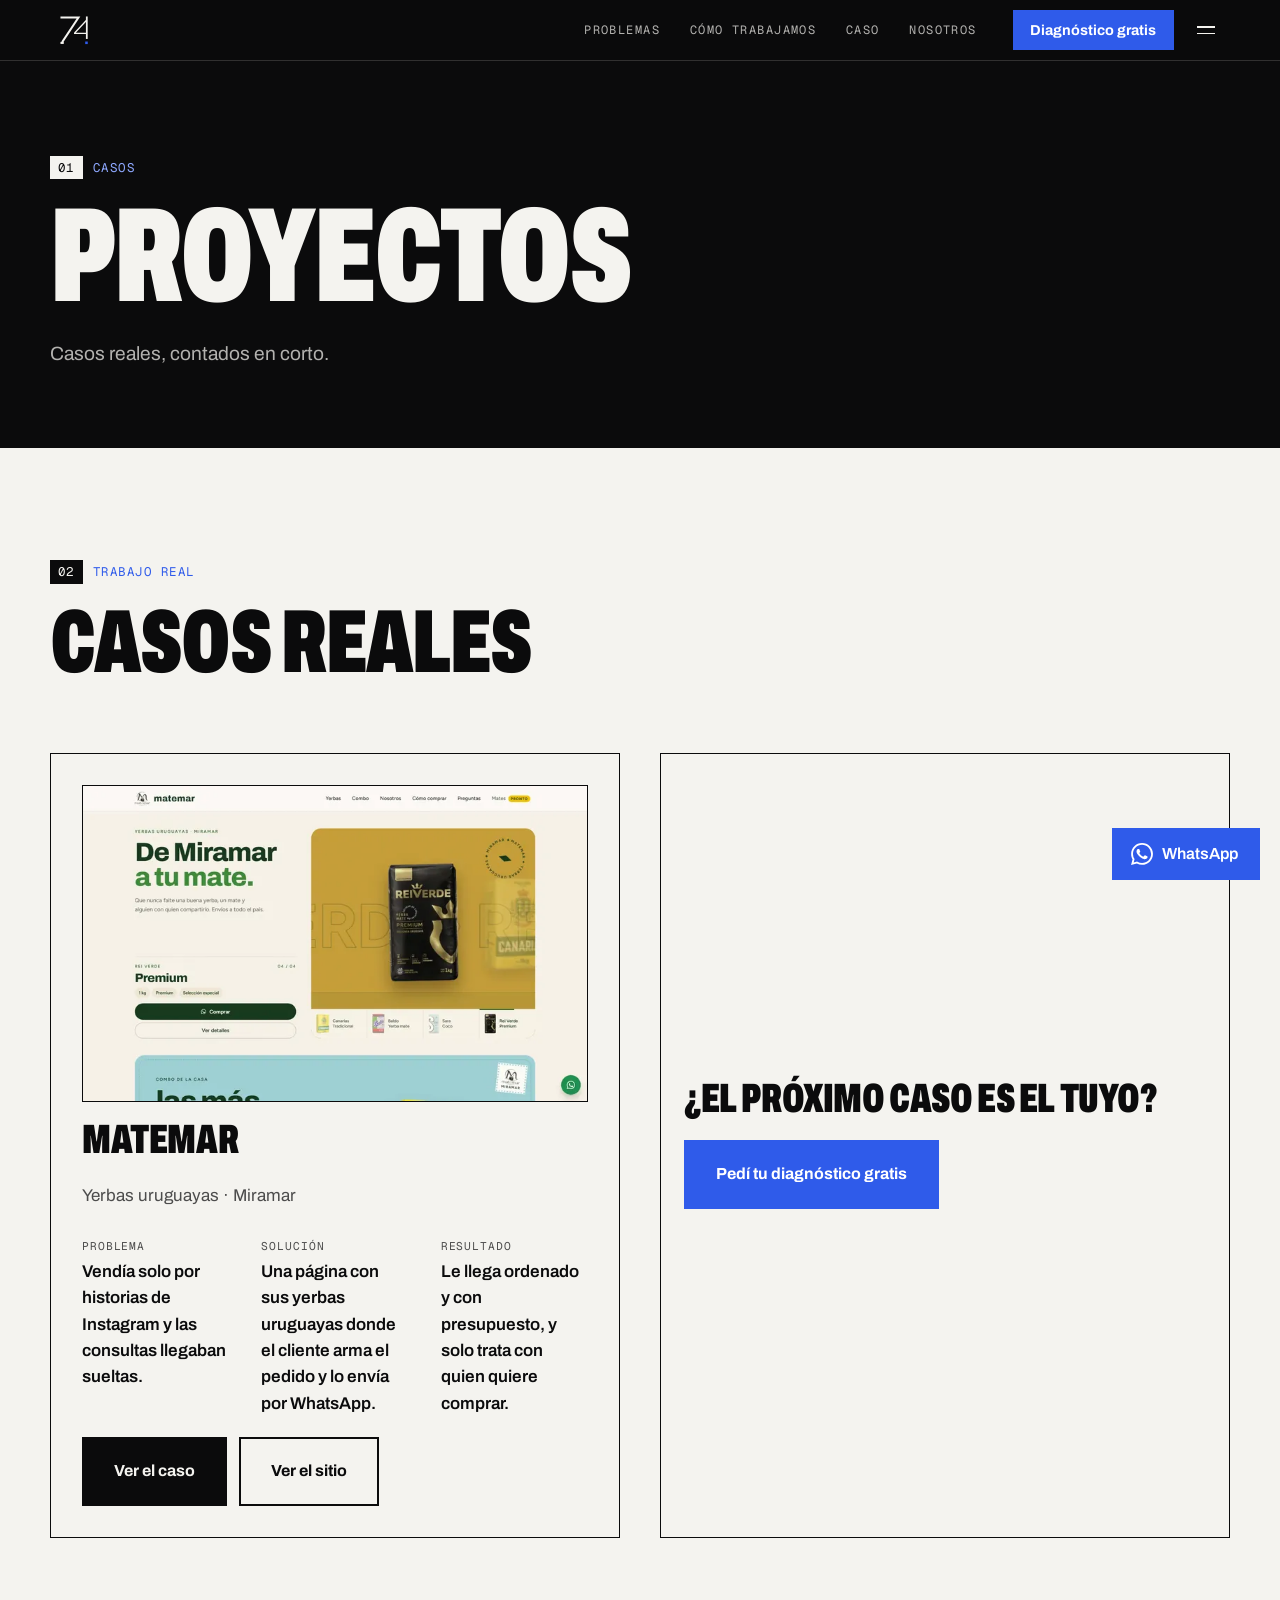
==== proyectos/index.html @ 6d5e5c09 "Prueba: scroll suave con Lenis 1.3.29 (local, solo con mouse) y enunciados grandes en Archivo 500 qu" ====
<!DOCTYPE html>
<html lang="es">

<head>
  <meta charset="UTF-8" />
  <meta name="viewport" content="width=device-width, initial-scale=1.0" />
  <title>Proyectos · studio74dev</title>
  <meta name="description" content="Trabajos reales de studio74dev para comercios de la Costa Atlántica: problema, solución y resultado de cada caso." />
  <meta name="robots" content="index, follow, max-image-preview:large" />
  <link rel="canonical" href="https://studio74dev.com.ar/proyectos/" />
  <meta property="og:site_name" content="studio74dev" />
  <meta property="og:title" content="Proyectos · studio74dev" />
  <meta property="og:description" content="Trabajos reales de studio74dev para comercios de la Costa Atlántica: problema, solución y resultado de cada caso." />
  <meta property="og:type" content="website" />
  <meta property="og:locale" content="es_AR" />
  <meta property="og:url" content="https://studio74dev.com.ar/proyectos/" />
  <meta property="og:image" content="https://studio74dev.com.ar/assets/og.png?v=6" />
  <meta property="og:image:width" content="1200" />
  <meta property="og:image:height" content="630" />
  <meta property="og:image:type" content="image/png" />
  <meta property="og:image:alt" content="studio74dev: software y presencia digital para comercios de la costa" />
  <meta name="twitter:card" content="summary_large_image" />
  <meta name="twitter:title" content="Proyectos · studio74dev" />
  <meta name="twitter:description" content="Trabajos reales de studio74dev para comercios de la Costa Atlántica: problema, solución y resultado de cada caso." />
  <meta name="twitter:image" content="https://studio74dev.com.ar/assets/og.png?v=6" />
  <meta name="theme-color" content="#0B0B0C" />
  <meta name="author" content="studio74dev" />

  <link rel="icon" type="image/svg+xml" href="/favicon.svg" />
  <link rel="icon" type="image/x-icon" href="/favicon.ico" />
  <link rel="apple-touch-icon" href="/assets/favicon-180.png" />

  <!-- Fuentes propias, sin pasar por otro dominio. Rutas desde la raíz: valen igual en /proyectos/ y /proyectos/matemar/ -->
  <!-- Imagen de primera pantalla: se pide antes que las fuentes -->
  <link rel="preload" as="image" href="/assets/img/casos/matemar/matemar-inicio-720.webp" imagesrcset="/assets/img/casos/matemar/matemar-inicio-720.webp 720w, /assets/img/casos/matemar/matemar-inicio-1440.webp 1440w" imagesizes="(min-width: 760px) 600px, calc(100vw - 56px)" fetchpriority="high" />
  <link rel="preload" href="/assets/fonts/archivo-latin.woff2" as="font" type="font/woff2" crossorigin />

  <link rel="stylesheet" href="/css/styles.css?v=57" />
  <!-- Clases del <head>, antes del primer pintado para que no parpadee.
       "js": hay JavaScript. "mov": además se pueden usar las animaciones (sin reduced-motion).
       Sin estas clases la página se ve completa y quieta. -->
  <script>
    (function () {
      var d = document.documentElement;
      d.classList.add('js');
      try {
        var quieto = window.matchMedia('(prefers-reduced-motion: reduce)').matches;
        if (!quieto) d.classList.add('mov');
      } catch (e) { }
    })();
  </script>
</head>

<body>

  <a class="saltar" href="#contenido">Saltar al contenido</a>

  <!-- Barra: logo, secciones, "Diagnóstico gratis" y el índice a pantalla completa.
       data-tema cambia según el capítulo que tiene debajo (tinta, papel o azul). -->
  <header class="header" id="header" data-tema="tinta">
    <nav class="nav" aria-label="Navegación principal">
      <a href="/" class="nav__logo" aria-label="studio74dev, inicio">
        <svg class="nav__logo-icon" viewBox="0 0 100 100" aria-hidden="true" focusable="false">
          <g fill="none" stroke="currentColor">
            <path d="M7.7 10.9H64L13 88" stroke-width="6.2" />
            <path d="M7.7 90.4H18" stroke-width="6.4" />
            <path d="M90 7.7V78" stroke-width="5.5" />
            <path d="M90 19L52 59.5M50 60.5H90" stroke-width="4.2" />
          </g>
          <rect class="nav__logo-punto" x="85" y="86" width="8" height="8" />
        </svg>
      </a>

      <ul class="nav__links mono">
        <li><a href="/#te-pasa">Problemas</a></li>
        <li><a href="/#como-trabajamos">Cómo trabajamos</a></li>
        <li><a href="/#casos">Caso</a></li>
        <li><a href="/#quienes">Nosotros</a></li>
      </ul>

      <a href="/#contacto" class="nav__cta" data-evento="diagnostico-nav">Diagnóstico gratis</a>
      <button class="nav__menu" id="menuBoton" type="button" aria-expanded="false" aria-controls="indice" aria-label="Índice de secciones">
        <span class="nav__menu-texto">Índice</span>
        <span class="nav__menu-icono" aria-hidden="true"><i></i><i></i></span>
      </button>
    </nav>
  </header>

  <!-- Índice a pantalla completa -->
  <div class="indice" id="indice" data-lenis-prevent data-tema="tinta" hidden>
    <ol class="indice__lista">
      <li><a href="/#inicio"><span>01</span>Inicio</a></li>
      <li><a href="/#servicios"><span>02</span>Servicios</a></li>
      <li><a href="/#te-pasa"><span>03</span>¿Te pasa esto?</a></li>
      <li><a href="/#numeros"><span>04</span>Números</a></li>
      <li><a href="/#como-trabajamos"><span>05</span>Cómo trabajamos</a></li>
      <li><a href="/#que-incluye"><span>06</span>Qué revisamos</a></li>
      <li><a href="/#casos"><span>07</span>Caso Matemar</a></li>
      <li><a href="/#quienes"><span>08</span>Quiénes somos</a></li>
      <li><a href="/#preguntas"><span>09</span>Preguntas</a></li>
      <li><a href="/#contacto" data-evento="diagnostico-indice"><span>10</span>Diagnóstico gratis</a></li>
      <li><a href="/proyectos/"><span>11</span>Proyectos</a></li>
    </ol>
    <div class="indice__pie">
      <a data-evento="mail-indice" href="mailto:studio74dev@gmail.com" aria-label="Escribir a studio74dev@gmail.com">studio74dev@gmail.com</a>
      <a data-evento="red-instagram-indice" href="https://www.instagram.com/studio74dev/" target="_blank" rel="noopener noreferrer" aria-label="Instagram de studio74dev (se abre en una pestaña nueva)">Instagram</a>
      <a data-evento="red-linkedin-indice" href="https://www.linkedin.com/company/studio74dev/" target="_blank" rel="noopener noreferrer" aria-label="LinkedIn de studio74dev (se abre en una pestaña nueva)">LinkedIn</a>
      <a data-evento="red-facebook-indice" href="https://www.facebook.com/studio74dev/" target="_blank" rel="noopener noreferrer" aria-label="Facebook de studio74dev (se abre en una pestaña nueva)">Facebook</a>
    </div>
  </div>

  <!-- WhatsApp flotante. js/main.js decide cuándo se ve: después de la portada y antes de Contacto. -->
  <a class="wa-flotante" id="waFlotante" href="https://wa.me/5492254424691?text=Hola%20studio74dev%2C%20quiero%20el%20diagn%C3%B3stico%20gratis%20para%20mi%20negocio" data-evento="whatsapp-flotante" target="_blank" rel="noopener noreferrer"
    aria-label="Escribinos por WhatsApp (se abre en una pestaña nueva)">
    <svg viewBox="0 0 24 24" aria-hidden="true" focusable="false">
      <path d="M17.47 14.38c-.3-.15-1.76-.87-2.03-.97-.27-.1-.47-.15-.67.15-.2.3-.77.97-.94 1.16-.17.2-.35.22-.64.08-.3-.15-1.26-.47-2.39-1.48-.88-.79-1.48-1.76-1.65-2.06-.17-.3-.02-.46.13-.6.13-.14.3-.35.45-.52.15-.18.2-.3.3-.5.1-.2.05-.37-.03-.52-.07-.15-.67-1.61-.92-2.2-.24-.58-.49-.5-.67-.51h-.57c-.2 0-.52.07-.79.37-.27.3-1.04 1.02-1.04 2.48s1.07 2.88 1.21 3.07c.15.2 2.1 3.2 5.08 4.49.71.3 1.26.49 1.7.63.71.22 1.36.19 1.87.12.57-.09 1.76-.72 2-1.41.25-.7.25-1.29.18-1.41-.08-.13-.28-.2-.57-.35m-5.42 7.4h-.01a9.87 9.87 0 0 1-5.03-1.38l-.36-.21-3.74.98 1-3.65-.24-.37a9.86 9.86 0 0 1-1.51-5.26c0-5.45 4.44-9.88 9.89-9.88 2.64 0 5.12 1.03 6.99 2.9a9.83 9.83 0 0 1 2.89 6.99c0 5.45-4.44 9.88-9.88 9.88m8.41-18.3A11.82 11.82 0 0 0 12.05 0C5.5 0 .16 5.34.16 11.89c0 2.1.55 4.14 1.59 5.95L.06 24l6.3-1.65a11.88 11.88 0 0 0 5.68 1.45h.01c6.55 0 11.89-5.34 11.89-11.9 0-3.17-1.24-6.16-3.48-8.4" />
    </svg>
    <span class="wa-flotante__texto" aria-hidden="true">WhatsApp</span>
  </a>

  <!-- Barra fija inferior, solo en el celular (< 760 px): acción principal y WhatsApp.
       Oculta sin JavaScript (hidden); js/main.js la muestra entre la portada y Contacto. -->
  <div class="barra-cta" id="barraCta" data-tema="tinta" hidden>
    <a href="/#contacto" class="btn btn--accion barra-cta__btn" data-evento="diagnostico-barra">Diagnóstico gratis</a>
    <a class="barra-cta__wa" href="https://wa.me/5492254424691?text=Hola%20studio74dev%2C%20quiero%20el%20diagn%C3%B3stico%20gratis%20para%20mi%20negocio" data-evento="whatsapp-barra" target="_blank" rel="noopener noreferrer"
      aria-label="WhatsApp (se abre en una pestaña nueva)">
      <svg viewBox="0 0 24 24" aria-hidden="true" focusable="false">
        <path d="M17.47 14.38c-.3-.15-1.76-.87-2.03-.97-.27-.1-.47-.15-.67.15-.2.3-.77.97-.94 1.16-.17.2-.35.22-.64.08-.3-.15-1.26-.47-2.39-1.48-.88-.79-1.48-1.76-1.65-2.06-.17-.3-.02-.46.13-.6.13-.14.3-.35.45-.52.15-.18.2-.3.3-.5.1-.2.05-.37-.03-.52-.07-.15-.67-1.61-.92-2.2-.24-.58-.49-.5-.67-.51h-.57c-.2 0-.52.07-.79.37-.27.3-1.04 1.02-1.04 2.48s1.07 2.88 1.21 3.07c.15.2 2.1 3.2 5.08 4.49.71.3 1.26.49 1.7.63.71.22 1.36.19 1.87.12.57-.09 1.76-.72 2-1.41.25-.7.25-1.29.18-1.41-.08-.13-.28-.2-.57-.35m-5.42 7.4h-.01a9.87 9.87 0 0 1-5.03-1.38l-.36-.21-3.74.98 1-3.65-.24-.37a9.86 9.86 0 0 1-1.51-5.26c0-5.45 4.44-9.88 9.89-9.88 2.64 0 5.12 1.03 6.99 2.9a9.83 9.83 0 0 1 2.89 6.99c0 5.45-4.44 9.88-9.88 9.88m8.41-18.3A11.82 11.82 0 0 0 12.05 0C5.5 0 .16 5.34.16 11.89c0 2.1.55 4.14 1.59 5.95L.06 24l6.3-1.65a11.88 11.88 0 0 0 5.68 1.45h.01c6.55 0 11.89-5.34 11.89-11.9 0-3.17-1.24-6.16-3.48-8.4" />
      </svg>
    </a>
  </div>


  <main id="contenido">

    <!-- 01. Portada de la página -->
    <section id="proyectos-portada" class="subportada capitulo" data-portada data-tema="tinta" aria-labelledby="proyectos-title">
      <div class="contenedor">
        <div class="cabeza">
          <p class="rotulo"><span class="rotulo__n">01</span>Casos</p>
          <h1 id="proyectos-title" class="titulo cond">Proyectos</h1>
          <p class="bajada">Casos reales, contados en corto.</p>
        </div>
      </div>
    </section>

    <!-- 02. Lista de proyectos -->
    <section id="proyectos-lista" class="subseccion capitulo" data-tema="papel" aria-labelledby="proyectos-lista-title">
      <div class="contenedor">
        <div class="cabeza">
          <p class="rotulo" data-revelar><span class="rotulo__n">02</span>Trabajo real</p>
          <h2 id="proyectos-lista-title" class="titulo cond" data-revelar="titulo"><span class="linea"><span style="--i:0">Casos reales</span></span></h2>
        </div>

        <ul class="proyectos">
          <li>
            <article class="proyecto" data-revelar>
              <div class="dispositivo dispositivo--note">
                <div class="ventana">
                  <img src="/assets/img/casos/matemar/matemar-inicio-720.webp" srcset="/assets/img/casos/matemar/matemar-inicio-720.webp 720w, /assets/img/casos/matemar/matemar-inicio-1440.webp 1440w" sizes="(min-width: 760px) 600px, calc(100vw - 56px)" width="1440" height="900" fetchpriority="high" decoding="async" alt="Inicio del sitio de Matemar en una notebook">
                </div>
                <span class="dispositivo__base" aria-hidden="true"></span>
              </div>
              <h3 class="caso__nombre cond">Matemar</h3>
              <p class="caso__rubro">Yerbas uruguayas · Miramar</p>
              <dl class="datos">
                <div class="dato"><dt>Problema</dt><dd>Vendía solo por historias de Instagram y las consultas llegaban sueltas.</dd></div>
                <div class="dato"><dt>Solución</dt><dd>Una página con sus yerbas uruguayas donde el cliente arma el pedido y lo envía por WhatsApp.</dd></div>
                <div class="dato"><dt>Resultado</dt><dd>Le llega ordenado y con presupuesto, y solo trata con quien quiere comprar.</dd></div>
              </dl>
              <div class="proyecto__acciones">
                <a class="btn btn--tinta" href="/proyectos/matemar/">Ver el caso</a>
                <a class="btn btn--borde" href="https://matemar.pages.dev" target="_blank" rel="noopener noreferrer" aria-label="Ver el sitio de Matemar (se abre en una pestaña nueva)">Ver el sitio</a>
              </div>
            </article>
          </li>
          <li>
            <article class="caso caso--proximo" data-revelar>
              <h3 class="caso__nombre cond">¿El próximo caso es el tuyo?</h3>
              <a href="/#contacto" class="btn btn--accion" data-evento="diagnostico-casos">Pedí tu diagnóstico gratis</a>
            </article>
          </li>
        </ul>
      </div>
    </section>

  </main>

  <footer class="footer capitulo" id="pie" data-tema="tinta">
    <div class="contenedor">
      <div class="footer__fila">
        <div class="footer__datos">
          <p class="footer__zona">Software y presencia digital para comercios de Pinamar, Madariaga y toda la
            Costa Atlántica, de San Clemente a Miramar.</p>
          <p class="footer__horario">Lunes a viernes de 9 a 15.</p>
          <p class="footer__horario"><a class="footer__mail" href="mailto:studio74dev@gmail.com" data-evento="mail-pie">studio74dev@gmail.com</a></p>
          <p class="footer__servicios">Webs y landing pages · Sistemas a medida · Bots de WhatsApp · Automatización con IA · Soporte y mantenimiento</p>
          <p class="footer__servicios footer__otro">¿Necesitás otra cosa de sistemas? <a href="/#contacto" data-evento="diagnostico-pie">Consultanos.</a></p>
        </div>
        <!-- Íconos: Simple Icons 16.38.1 (LinkedIn: 13.21.0, el último que lo trae), CC0 1.0; el sobre del mail es propio
             (ver assets/img/stock/CREDITOS.md, sección Íconos) -->
        <ul class="redes" aria-label="Canales oficiales de studio74dev">
          <li><a class="red" href="https://www.instagram.com/studio74dev/" data-evento="red-instagram-pie" target="_blank" rel="noopener noreferrer" aria-label="Instagram de studio74dev (se abre en una pestaña nueva)"><svg viewBox="0 0 24 24" width="28" height="28" fill="currentColor" aria-hidden="true" focusable="false"><path d="M7.0301.084c-1.2768.0602-2.1487.264-2.911.5634-.7888.3075-1.4575.72-2.1228 1.3877-.6652.6677-1.075 1.3368-1.3802 2.127-.2954.7638-.4956 1.6365-.552 2.914-.0564 1.2775-.0689 1.6882-.0626 4.947.0062 3.2586.0206 3.6671.0825 4.9473.061 1.2765.264 2.1482.5635 2.9107.308.7889.72 1.4573 1.388 2.1228.6679.6655 1.3365 1.0743 2.1285 1.38.7632.295 1.6361.4961 2.9134.552 1.2773.056 1.6884.069 4.9462.0627 3.2578-.0062 3.668-.0207 4.9478-.0814 1.28-.0607 2.147-.2652 2.9098-.5633.7889-.3086 1.4578-.72 2.1228-1.3881.665-.6682 1.0745-1.3378 1.3795-2.1284.2957-.7632.4966-1.636.552-2.9124.056-1.2809.0692-1.6898.063-4.948-.0063-3.2583-.021-3.6668-.0817-4.9465-.0607-1.2797-.264-2.1487-.5633-2.9117-.3084-.7889-.72-1.4568-1.3876-2.1228C21.2982 1.33 20.628.9208 19.8378.6165 19.074.321 18.2017.1197 16.9244.0645 15.6471.0093 15.236-.005 11.977.0014 8.718.0076 8.31.0215 7.0301.0839m.1402 21.6932c-1.17-.0509-1.8053-.2453-2.2287-.408-.5606-.216-.96-.4771-1.3819-.895-.422-.4178-.6811-.8186-.9-1.378-.1644-.4234-.3624-1.058-.4171-2.228-.0595-1.2645-.072-1.6442-.079-4.848-.007-3.2037.0053-3.583.0607-4.848.05-1.169.2456-1.805.408-2.2282.216-.5613.4762-.96.895-1.3816.4188-.4217.8184-.6814 1.3783-.9003.423-.1651 1.0575-.3614 2.227-.4171 1.2655-.06 1.6447-.072 4.848-.079 3.2033-.007 3.5835.005 4.8495.0608 1.169.0508 1.8053.2445 2.228.408.5608.216.96.4754 1.3816.895.4217.4194.6816.8176.9005 1.3787.1653.4217.3617 1.056.4169 2.2263.0602 1.2655.0739 1.645.0796 4.848.0058 3.203-.0055 3.5834-.061 4.848-.051 1.17-.245 1.8055-.408 2.2294-.216.5604-.4763.96-.8954 1.3814-.419.4215-.8181.6811-1.3783.9-.4224.1649-1.0577.3617-2.2262.4174-1.2656.0595-1.6448.072-4.8493.079-3.2045.007-3.5825-.006-4.848-.0608M16.953 5.5864A1.44 1.44 0 1 0 18.39 4.144a1.44 1.44 0 0 0-1.437 1.4424M5.8385 12.012c.0067 3.4032 2.7706 6.1557 6.173 6.1493 3.4026-.0065 6.157-2.7701 6.1506-6.1733-.0065-3.4032-2.771-6.1565-6.174-6.1498-3.403.0067-6.156 2.771-6.1496 6.1738M8 12.0077a4 4 0 1 1 4.008 3.9921A3.9996 3.9996 0 0 1 8 12.0077"/></svg></a></li>
          <li><a class="red" href="https://www.facebook.com/studio74dev/" data-evento="red-facebook-pie" target="_blank" rel="noopener noreferrer" aria-label="Facebook de studio74dev (se abre en una pestaña nueva)"><svg viewBox="0 0 24 24" width="28" height="28" fill="currentColor" aria-hidden="true" focusable="false"><path d="M9.101 23.691v-7.98H6.627v-3.667h2.474v-1.58c0-4.085 1.848-5.978 5.858-5.978.401 0 .955.042 1.468.103a8.68 8.68 0 0 1 1.141.195v3.325a8.623 8.623 0 0 0-.653-.036 26.805 26.805 0 0 0-.733-.009c-.707 0-1.259.096-1.675.309a1.686 1.686 0 0 0-.679.622c-.258.42-.374.995-.374 1.752v1.297h3.919l-.386 2.103-.287 1.564h-3.246v8.245C19.396 23.238 24 18.179 24 12.044c0-6.627-5.373-12-12-12s-12 5.373-12 12c0 5.628 3.874 10.35 9.101 11.647Z"/></svg></a></li>
          <li><a class="red" href="https://www.linkedin.com/company/studio74dev/" data-evento="red-linkedin-pie" target="_blank" rel="noopener noreferrer" aria-label="LinkedIn de studio74dev (se abre en una pestaña nueva)"><svg viewBox="0 0 24 24" width="28" height="28" fill="currentColor" aria-hidden="true" focusable="false"><path d="M20.447 20.452h-3.554v-5.569c0-1.328-.027-3.037-1.852-3.037-1.853 0-2.136 1.445-2.136 2.939v5.667H9.351V9h3.414v1.561h.046c.477-.9 1.637-1.85 3.37-1.85 3.601 0 4.267 2.37 4.267 5.455v6.286zM5.337 7.433c-1.144 0-2.063-.926-2.063-2.065 0-1.138.92-2.063 2.063-2.063 1.14 0 2.064.925 2.064 2.063 0 1.139-.925 2.065-2.064 2.065zm1.782 13.019H3.555V9h3.564v11.452zM22.225 0H1.771C.792 0 0 .774 0 1.729v20.542C0 23.227.792 24 1.771 24h20.451C23.2 24 24 23.227 24 22.271V1.729C24 .774 23.2 0 22.222 0h.003z"/></svg></a></li>
          <li><a class="red" href="mailto:studio74dev@gmail.com" data-evento="mail-pie-icono" aria-label="Escribir a studio74dev@gmail.com"><svg viewBox="0 0 24 24" width="28" height="28" fill="none" stroke="currentColor" stroke-width="1.8" stroke-linejoin="round" stroke-linecap="round" aria-hidden="true" focusable="false"><path d="M3 5.5h18v13H3zM3.5 6.5 12 13l8.5-6.5"/></svg></a></li>
          <li><a class="red" href="https://wa.me/5492254424691?text=Hola%20studio74dev%2C%20quiero%20el%20diagn%C3%B3stico%20gratis%20para%20mi%20negocio" data-evento="whatsapp-pie" target="_blank" rel="noopener noreferrer" aria-label="WhatsApp de studio74dev (se abre en una pestaña nueva)"><svg viewBox="0 0 24 24" width="28" height="28" fill="currentColor" aria-hidden="true" focusable="false"><path d="M17.472 14.382c-.297-.149-1.758-.867-2.03-.967-.273-.099-.471-.148-.67.15-.197.297-.767.966-.94 1.164-.173.199-.347.223-.644.075-.297-.15-1.255-.463-2.39-1.475-.883-.788-1.48-1.761-1.653-2.059-.173-.297-.018-.458.13-.606.134-.133.298-.347.446-.52.149-.174.198-.298.298-.497.099-.198.05-.371-.025-.52-.075-.149-.669-1.612-.916-2.207-.242-.579-.487-.5-.669-.51-.173-.008-.371-.01-.57-.01-.198 0-.52.074-.792.372-.272.297-1.04 1.016-1.04 2.479 0 1.462 1.065 2.875 1.213 3.074.149.198 2.096 3.2 5.077 4.487.709.306 1.262.489 1.694.625.712.227 1.36.195 1.871.118.571-.085 1.758-.719 2.006-1.413.248-.694.248-1.289.173-1.413-.074-.124-.272-.198-.57-.347m-5.421 7.403h-.004a9.87 9.87 0 01-5.031-1.378l-.361-.214-3.741.982.998-3.648-.235-.374a9.86 9.86 0 01-1.51-5.26c.001-5.45 4.436-9.884 9.888-9.884 2.64 0 5.122 1.03 6.988 2.898a9.825 9.825 0 012.893 6.994c-.003 5.45-4.437 9.884-9.885 9.884m8.413-18.297A11.815 11.815 0 0012.05 0C5.495 0 .16 5.335.157 11.892c0 2.096.547 4.142 1.588 5.945L.057 24l6.305-1.654a11.882 11.882 0 005.683 1.448h.005c6.554 0 11.89-5.335 11.893-11.893a11.821 11.821 0 00-3.48-8.413Z"/></svg></a></li>
        </ul>
      </div>
      <p class="footer__copy">©<span id="year">2026</span> studio74dev</p>
      <p class="footer__proy"><a href="/proyectos/">Proyectos</a></p>
    </div>
    <p class="footer__marca" aria-hidden="true"><span>studio<b>74</b>dev</span></p>
  </footer>

  <!-- Lenis 1.3.29 (MIT, darkroom.engineering): scroll suave con la rueda; local, ver assets/vendor/LICENSE-lenis.txt -->
  <script src="/assets/vendor/lenis.min.js?v=1" defer></script>
  <script src="/js/main.js?v=57" defer></script>
  <script>
    document.getElementById('year').textContent = new Date().getFullYear();
  </script>
</body>

</html>
---- css/styles.css ----
/* ═══════════════════════════════════════════════════════
   STUDIO 74 — STYLESHEET V13 · opción A "Ruta 74"
   Paleta fija de 4 colores:
     Tinta #0B0B0C · Papel #F4F3EF · Azul #2F5BEA · Celeste #8EA8FF
   Contraste medido (no negociable):
   - Celeste sobre tinta 8,6:1 (acento de texto chico sobre negro).
   - Azul sobre tinta 3,6:1: solo números y títulos de 24 px o más (o 18,7 px en negrita).
   - Azul sobre papel 5:1. Blanco sobre azul 5,5:1. Papel sobre azul 5:1.
   - Celeste sobre papel 2:1: prohibido para texto. Tinta sobre azul 3,6:1: solo texto grande.
   Ritmo: las secciones alternan tinta y papel con cortes netos (sin degradés entre
   secciones). Hay un solo bloque grande azul: la franja de números.
   Tipografía: Archivo condensada (font-stretch 62 %, peso 900, mayúsculas) para los
   títulos; Geist Mono chica para etiquetas; Archivo normal para el texto.

   Temas por sección:
   - Cada sección declara data-tema="tinta" | "papel" | "azul". Los tokens (--fondo,
     --texto, --texto-2, --linea, --acento…) se redefinen por tema. La barra, el
     WhatsApp flotante y la barra fija copian el tema de la sección que tienen debajo.
   - No hay tema claro/oscuro del sitio: el único lugar que sigue el tema del sistema es
     la carga inicial (blanco y negro invertido).

   Cómo se mueve:
   - Todo lo animado vive bajo html.mov (hay JS y no hay reduced-motion).
     Sin esa clase la página se ve completa, quieta y en orden.
   - los [data-revelar] se revelan con animation-timeline (respaldo: IntersectionObserver y html.sin-vista).
═══════════════════════════════════════════════════════ */

/* Fuentes propias: juego latino (español completo). Archivo es variable en ancho y peso. */
@font-face {
  font-family: 'Archivo';
  font-style: normal;
  font-weight: 100 900;
  font-stretch: 62% 125%;
  /* swap: los títulos condensados enormes se ven siempre; el salto se acota con el
     fallback ajustado (Archivo Fallback) */
  font-display: swap;
  src: url('../assets/fonts/archivo-latin.woff2') format('woff2');
  unicode-range: U+0000-00FF, U+0131, U+0152-0153, U+02BB-02BC, U+02C6, U+02DA, U+02DC, U+0304, U+0308, U+0329, U+2000-206F, U+20AC, U+2122, U+2191, U+2193, U+2212, U+2215, U+FEFF, U+FFFD;
}

/* Respaldo con las métricas de Archivo para acotar el salto del swap */
@font-face {
  font-family: 'Archivo Fallback';
  src: local('Arial');
  font-weight: 100 900;
  size-adjust: 100%;
  ascent-override: 87%;
  descent-override: 21%;
  line-gap-override: 0%;
}

@font-face {
  font-family: 'Geist Mono';
  font-style: normal;
  font-weight: 400 500;
  font-display: swap;
  src: url('../assets/fonts/geist-mono-latin.woff2') format('woff2');
  unicode-range: U+0000-00FF, U+0131, U+0152-0153, U+02BB-02BC, U+02C6, U+02DA, U+02DC, U+0304, U+0308, U+0329, U+2000-206F, U+20AC, U+2122, U+2191, U+2193, U+2212, U+2215, U+FEFF, U+FFFD;
}

/* Michroma: la letra de la marca del sitio publicado; solo para la palabra gigante del pie */
@font-face {
  font-family: 'Michroma';
  font-style: normal;
  font-weight: 400;
  font-display: swap;
  src: url('../assets/fonts/michroma-latin.woff2') format('woff2');
  unicode-range: U+0000-00FF, U+0131, U+0152-0153, U+02BB-02BC, U+02C6, U+02DA, U+02DC, U+0304, U+0308, U+0329, U+2000-206F, U+20AC, U+2122, U+2191, U+2193, U+2212, U+2215, U+FEFF, U+FFFD;
}

:root {
  --tinta: #0B0B0C;
  --papel: #F4F3EF;
  --azul: #2F5BEA;
  --celeste: #8EA8FF;
  --blanco: #FFFFFF;
  --superficie-tinta: #1C1C1F;

  /* Nombres anteriores, todavía usados por componentes */
  --senal: var(--azul);
  --senal-claro: var(--celeste);
  --sobre-senal: var(--blanco);

  --font: 'Archivo', 'Archivo Fallback', system-ui, -apple-system, 'Segoe UI', sans-serif;
  --mono: 'Geist Mono', ui-monospace, SFMono-Regular, Menlo, monospace;

  --ancho: min(1180px, calc(100% - 2rem));
  --header-height: 60px;
  --radio: 0;
  --radio-s: 0;
  /* Curvas y duraciones del sitio (estilo iOS: salida suave y resorte leve) */
  --ease-salida: cubic-bezier(0.22, 1, 0.36, 1);
  --ease-resorte: cubic-bezier(0.34, 1.32, 0.64, 1);
  --dur-1: 0.2s;
  --dur-2: 0.3s;
  --dur-3: 0.45s;
  --dur-4: 0.7s;
  --presion: 0.97;
  --ease: var(--ease-salida);
  --spring: var(--ease-resorte);
  --ease-io: cubic-bezier(0.7, 0, 0.2, 1);
  --ease-ola: cubic-bezier(0.45, 0, 0.2, 1); /* ola de los desplegables: arranca y frena suave */
  --p: 1;

  /* Escala tipográfica */
  --t-h1: clamp(56px, 10.5vw, 168px);
  --t-h2: clamp(44px, 7vw, 104px);
  --t-h3: clamp(28px, 3.2vw, 44px);
  --t-texto: clamp(17px, 1.25vw, 20px);

  color-scheme: dark;
  interpolate-size: allow-keywords;
}

/* Tokens por sección. Texto secundario: 72 % (7:1 o más sobre tinta y papel);
   sobre el azul sube a 90 % para mantener 4,5:1. */
:root,
[data-tema='tinta'] {
  --fondo: var(--tinta);
  --texto: var(--papel);
  --texto-2: rgba(244, 243, 239, 0.72);
  --linea: rgba(244, 243, 239, 0.16);
  --linea-fuerte: rgba(244, 243, 239, 0.32);
  --acento-texto: var(--celeste);
  --foco: var(--celeste);
  --superficie: var(--superficie-tinta);
  --marca-fondo: var(--azul);
  --marca-texto: var(--blanco);
  --boton-fondo: var(--azul);
  --boton-texto: var(--blanco);
  --boton-borde: transparent;
  --punto: var(--azul);
  --error: #FF8A80;
}

[data-tema='papel'] {
  --fondo: var(--papel);
  --texto: var(--tinta);
  --texto-2: rgba(11, 11, 12, 0.72);
  --linea: rgba(11, 11, 12, 0.16);
  --linea-fuerte: rgba(11, 11, 12, 0.32);
  --acento-texto: var(--azul);
  --foco: var(--azul);
  --superficie: var(--blanco);
  --marca-fondo: var(--azul);
  --marca-texto: var(--blanco);
  --boton-fondo: var(--azul);
  --boton-texto: var(--blanco);
  --boton-borde: transparent;
  --punto: var(--azul);
  --error: #B3261E;
}

/* Azul: el único bloque grande de este color (la franja de números) */
[data-tema='azul'] {
  --fondo: var(--azul);
  --texto: var(--blanco);
  --texto-2: rgba(255, 255, 255, 0.9);
  --linea: rgba(255, 255, 255, 0.32);
  --linea-fuerte: rgba(255, 255, 255, 0.6);
  --acento-texto: var(--blanco);
  --foco: var(--blanco);
  --superficie: rgba(255, 255, 255, 0.08);
  --marca-fondo: var(--papel);
  --marca-texto: var(--tinta);
  --boton-fondo: var(--papel);
  --boton-texto: var(--tinta);
  --boton-borde: transparent;
  --punto: var(--blanco);
  --error: var(--blanco);
}

/* Alias que usan los componentes */
:root,
[data-tema] {
  --suave: var(--texto-2);
  --acento: var(--acento-texto);
  --trazo: var(--texto);
}

*,
*::before,
*::after {
  box-sizing: border-box;
  margin: 0;
  padding: 0;
}

html {
  scroll-behavior: smooth;
  /* Los enlaces internos no quedan debajo de la barra fija */
  scroll-padding-top: var(--header-height);
  -webkit-text-size-adjust: 100%;
}

body {
  font-family: var(--font);
  font-size: var(--t-texto);
  line-height: 1.55;
  color: var(--texto);
  background: var(--fondo);
  -webkit-font-smoothing: antialiased;
  overflow-x: clip;
}

img {
  display: block;
  max-width: 100%;
  height: auto;
}

a {
  color: inherit;
}

ul,
ol {
  list-style: none;
}

button,
input,
select,
textarea {
  font: inherit;
  color: inherit;
}

svg {
  flex-shrink: 0;
}

:focus-visible {
  outline: 2px solid var(--foco);
  outline-offset: 4px;
  border-radius: 6px;
}

::selection {
  background: var(--senal);
  color: var(--sobre-senal);
}

.visually-hidden {
  position: absolute;
  width: 1px;
  height: 1px;
  overflow: hidden;
  clip: rect(0 0 0 0);
  white-space: nowrap;
}

h1,
h2,
h3 {
  font-weight: 700;
  line-height: 1.05;
  letter-spacing: -0.025em;
  text-wrap: balance;
}

b {
  font-weight: 650;
}

/* Títulos grandes: grotesca extendida, negra y en mayúsculas */
.cond,
.display,
.hero__title,
.caso__nombre,
.titulo,
.subtitulo,
.indice__lista a {
  font-family: var(--font);
  font-stretch: 62%;
  font-weight: 900;
  line-height: 0.86;
  text-transform: uppercase;
  letter-spacing: -0.01em;
  /* Palabras largas en el celular: cortan por los guiones suaves (&shy;) del HTML */
  hyphens: manual;
  overflow-wrap: break-word;
}

/* Utilidades: condensada y mono */
.mono {
  font-family: var(--mono);
  font-size: 0.78rem;
  letter-spacing: 0.12em;
  text-transform: uppercase;
}

/* Íconos de línea con el mismo trazo */
.btn svg {
  fill: none;
  stroke: currentColor;
  stroke-width: 1.8;
  stroke-linecap: round;
  stroke-linejoin: round;
}

.saltar {
  position: absolute;
  top: 0.75rem;
  left: 0.75rem;
  z-index: 200;
  padding: 0.6rem 1rem;
  border-radius: 0;
  background: var(--senal);
  color: var(--sobre-senal);
  font-weight: 600;
  text-decoration: none;
  transform: translateY(-200%);
}

.saltar:focus {
  transform: none;
}

/* ── Piezas comunes ──────────────────────────────── */
.capitulo {
  position: relative;
  overflow: clip;
  background: var(--fondo);
  color: var(--texto);
}

.capitulo > * {
  position: relative;
  z-index: 1;
}

.contenedor {
  width: var(--ancho);
  margin-inline: auto;
}

/* Encabezado de sección centrado */
.cabeza {
  display: flex;
  flex-direction: column;
  align-items: center;
  text-align: center;
}

/* Rótulo de capítulo: número + nombre */
.rotulo {
  display: inline-flex;
  align-items: center;
  flex-wrap: wrap;
  justify-content: center;
  gap: 0.6rem;
  font-family: var(--mono);
  font-size: 0.78rem;
  letter-spacing: 0.12em;
  text-transform: uppercase;
  color: var(--acento);
}

.rotulo__n {
  padding: 0.12rem 0.5rem;
  border-radius: 0;
  background: var(--texto);
  color: var(--fondo);
}

.titulo {
  margin-top: 1.25rem;
  font-size: var(--t-h2);
  line-height: 0.86;
}

.titulo em {
  font-style: normal;
  color: var(--suave);
}

.bajada {
  margin-top: 1.5rem;
  max-width: 54ch;
  font-size: clamp(1.08rem, 1.5vw, 1.25rem);
  color: var(--suave);
  text-wrap: pretty;
}

.cabeza .bajada {
  margin-inline: auto;
}

.subtitulo {
  margin-top: clamp(5rem, 10vw, 8rem);
  font-size: var(--t-h3);
  line-height: 0.9;
  text-align: center;
}

/* El punto de la marca, usado como punto final */
.hero__fin {
  display: inline-block;
  width: 0.16em;
  height: 0.16em;
  margin-left: 0.06em;
  background: var(--senal);
  vertical-align: baseline;
}

/* ── Imágenes y mockups ──────────────────────────── */
/* Foto de stock (con duotono ya horneado en el archivo): siempre lleva "Foto ilustrativa" */
.foto {
  margin: 0;
}

.foto img {
  display: block;
  width: 100%;
  height: auto;
  aspect-ratio: 4 / 3;
  object-fit: cover;
  border-radius: var(--radio-s);
}

.foto__nota {
  margin-top: 0.4rem;
  font-family: var(--mono);
  font-size: 0.7rem;
  letter-spacing: 0.04em;
  color: var(--suave);
}

/* Foto que todavía no está: recuadro gris con la leyenda de qué va */
.foto--pendiente {
  display: grid;
  place-items: center;
  aspect-ratio: 4 / 3;
  padding: 0.75rem;
  border-radius: var(--radio-s);
  background: #8A8A8F;
  color: #0B0B0C;
  text-align: center;
}

.foto--pendiente p {
  font-family: var(--mono);
  font-size: 0.72rem;
  line-height: 1.4;
  font-weight: 600;
  text-wrap: balance;
}

.foto--ancha {
  max-width: 44rem;
  margin: clamp(2rem, 5vw, 3rem) auto 0;
  aspect-ratio: 16 / 9;
}

.foto--ancha p {
  font-size: 0.85rem;
}

/* Celular en CSS: marco con la pantalla adentro */
.dispositivo--cel {
  position: relative;
  aspect-ratio: 9 / 17;
  padding: 22px 10px 12px;
  border: 3px solid rgba(244, 243, 239, 0.5);
  border-radius: 26px;
  background: #151517;
  box-shadow: 0 30px 60px -30px rgba(0, 0, 0, 0.6);
}

.dispositivo--cel::before {
  content: '';
  position: absolute;
  top: 7px;
  left: 50%;
  width: 34px;
  height: 6px;
  margin-left: -17px;
  border-radius: 999px;
  background: rgba(244, 243, 239, 0.25);
}

.dispositivo--cel img {
  display: block;
  width: 100%;
  height: 100%;
  object-fit: cover;
  object-position: top;
  border-radius: 8px;
}

/* Notebook: ventana con barra y base fina */
.dispositivo--note .ventana__barra {
  min-height: 0;
  padding: 0.55rem 0.8rem;
}

.ventana__puntos {
  display: inline-flex;
  gap: 5px;
}

.ventana__puntos i {
  width: 7px;
  height: 7px;
  border-radius: 50%;
  background: var(--linea-fuerte);
}

.dispositivo--note .ventana img {
  display: block;
  width: 100%;
  height: auto;
}

.dispositivo--note .ventana {
  border: 3px solid var(--linea-fuerte);
  border-radius: 12px 12px 4px 4px;
  box-shadow: 0 40px 80px -40px color-mix(in srgb, var(--senal) 35%, transparent);
}

.dispositivo__base {
  display: block;
  width: 100%;
  height: 10px;
  border-radius: 0 0 14px 14px;
  background: var(--linea-fuerte);
}

/* ── Botones: rectos y grandes ───────────────────── */
.btn {
  display: inline-flex;
  align-items: center;
  justify-content: center;
  gap: 0.6rem;
  min-height: 56px;
  padding: 1rem 1.5rem;
  border: 0;
  border-radius: 0;
  font-weight: 700;
  font-size: 1rem;
  text-decoration: none;
  cursor: pointer;
  transition: transform var(--dur-2) var(--ease), background-color var(--dur-2) var(--ease), color var(--dur-2) var(--ease), box-shadow var(--dur-2) var(--ease);
}

.btn svg {
  width: 18px;
  height: 18px;
  transition: transform var(--dur-2) var(--ease);
}

/* Acción: azul con texto blanco (sobre el bloque azul, papel con texto tinta). */
.btn--accion {
  background: var(--boton-fondo);
  color: var(--boton-texto);
  box-shadow: inset 0 0 0 1.5px var(--boton-borde);
}

.btn--accion:hover {
  box-shadow: inset 0 0 0 1.5px var(--boton-borde), 0 0 0 6px color-mix(in srgb, var(--boton-fondo) 22%, transparent);
}

/* Invertido: el color del texto como fondo */
.btn--tinta {
  background: var(--texto);
  color: var(--fondo);
}

.btn--tinta:hover {
  box-shadow: 0 0 0 6px color-mix(in srgb, var(--texto) 14%, transparent);
}

.btn--borde {
  background: transparent;
  box-shadow: inset 0 0 0 2px var(--texto);
  color: var(--texto);
}

.btn--borde:hover {
  background: var(--texto);
  color: var(--fondo);
}

.btn:disabled {
  opacity: 0.7;
  cursor: progress;
}

/* ── Barra: fina, esmerilada y siempre a mano ────── */
.header {
  position: fixed;
  inset: 0 0 auto;
  z-index: 70;
  color: var(--texto);
  background: color-mix(in srgb, var(--fondo) 86%, transparent);
  -webkit-backdrop-filter: saturate(180%) blur(20px);
  backdrop-filter: saturate(180%) blur(20px);
  border-bottom: 1px solid var(--linea);
  transition: color var(--dur-2) var(--ease), background-color var(--dur-2) var(--ease);
}

.nav {
  height: var(--header-height);
  width: var(--ancho);
  margin-inline: auto;
  display: flex;
  align-items: center;
  gap: 0.5rem;
}

.nav__logo {
  display: inline-flex;
  align-items: center;
  justify-content: center;
  margin-right: auto;
  min-width: 48px;
  min-height: 48px;
  text-decoration: none;
}

/* Solo el isotipo (el 74 que vuela al logo en la carga); el nombre va en el aria-label del enlace */
.nav__logo-icon {
  width: 32px;
  height: 32px;
  color: var(--texto);
}

.nav__logo-punto {
  fill: var(--punto);
}

.nav__links {
  display: none;
}

.nav__links a {
  display: inline-flex;
  align-items: center;
  min-height: 44px;
  font-family: var(--mono);
  font-size: 0.75rem;
  letter-spacing: 0.12em;
  text-transform: uppercase;
  color: var(--suave);
  text-decoration: none;
  transition: color var(--dur-1) var(--ease);
}

.nav__links a:hover,
.nav__links a.is-actual {
  color: var(--texto);
}

.nav__cta {
  display: none;
  align-items: center;
  min-height: 40px;
  padding: 0 1.1rem;
  border-radius: 0;
  background: var(--boton-fondo);
  color: var(--boton-texto);
  box-shadow: inset 0 0 0 1.5px var(--boton-borde);
  font-weight: 700;
  font-size: 0.9rem;
  text-decoration: none;
  transition: transform var(--dur-2) var(--ease), background-color var(--dur-2) var(--ease), color var(--dur-2) var(--ease);
}

.nav__menu {
  display: inline-flex;
  align-items: center;
  justify-content: center;
  gap: 0.6rem;
  min-width: 48px;
  min-height: 48px;
  padding: 0;
  border: 0;
  border-radius: 0;
  background: transparent;
  font-family: var(--mono);
  font-size: 0.72rem;
  letter-spacing: 0.08em;
  text-transform: uppercase;
  cursor: pointer;
}

/* En el celular el índice queda como ícono, para dejar lugar al resto de la barra */
.nav__menu-texto {
  display: none;
}

.nav__menu-icono {
  display: grid;
  gap: 5px;
  padding: 0.4rem;
}

.nav__menu-icono i {
  display: block;
  width: 18px;
  height: 1.5px;
  background: currentColor;
  transition: transform var(--dur-2) var(--ease);
}

.nav__menu[aria-expanded='true'] .nav__menu-icono i:first-child {
  transform: translateY(3.25px) rotate(45deg);
}

.nav__menu[aria-expanded='true'] .nav__menu-icono i:last-child {
  transform: translateY(-3.25px) rotate(-45deg);
}

/* Índice a pantalla completa */
.indice {
  position: fixed;
  inset: 0;
  z-index: 65;
  display: flex;
  flex-direction: column;
  justify-content: space-between;
  gap: 2rem;
  padding: calc(var(--header-height) + 2rem) max(1rem, calc((100% - 1180px) / 2)) 2rem;
  background: var(--fondo);
  color: var(--texto);
  overflow-y: auto;
  clip-path: inset(0 0 100% 0);
  transition: clip-path 0.6s var(--ease-io);
}

/* Cerrado, fuera de la página: el display de arriba le ganaba a hidden y sus
   enlaces, invisibles por el clip-path, seguían recibiendo foco con Tab */
.indice[hidden] {
  display: none;
}

.indice.abierto {
  clip-path: inset(0 0 0 0);
}

.indice__lista {
  display: grid;
  gap: 0.15rem;
}

.indice__lista a {
  display: flex;
  align-items: baseline;
  gap: 1rem;
  font-size: clamp(32px, min(7vw, 8.5vh), 80px);
  line-height: 0.95;
  text-decoration: none;
  transition: color var(--dur-2) var(--ease), transform var(--dur-2) var(--ease);
}

.indice__lista a span {
  font-family: var(--mono);
  font-size: 0.78rem;
  font-weight: 400;
  font-stretch: 100%;
  letter-spacing: 0;
  color: var(--suave);
}

.indice__lista a:hover {
  color: var(--acento);
}

.indice__pie {
  display: flex;
  flex-wrap: wrap;
  gap: 0.5rem 2rem;
  font-family: var(--mono);
  font-size: 0.85rem;
}

.indice__pie a {
  min-height: 44px;
  display: inline-flex;
  align-items: center;
  color: var(--suave);
}

/* ── 00. Portada ─────────────────────────────────── */
/* Foto/video de stock en blanco y negro como protagonista, con el título encima.
   Celular (< 900 px): la foto arriba (46svh), el título sube sobre su borde inferior y
   la bajada y los dos botones quedan en la primera pantalla.
   Compu: la foto a la derecha (máx. 1080 px), el título la cruza y el celular de Matemar
   se superpone arriba a la derecha. La imagen mide 112 % del marco: es el margen del parallax. */
.hero {
  position: relative;
  display: block;
  min-height: 100svh;
  padding: calc(var(--header-height) + 46svh - 7.5rem) 0 2rem;
  overflow-x: clip;
}

.hero__contenido {
  position: relative;
  z-index: 2;
  width: var(--ancho);
  margin: 0 auto;
  container-type: inline-size; /* el h1 se mide contra este ancho */
}

.hero__contenido .rotulo {
  justify-content: flex-start;
  margin-bottom: 0.9rem;
  color: var(--acento-texto);
}

/* El tamaño nunca supera lo que entra en el ancho del bloque: así "ENCONTRADO" no se parte
   en pantallas anchas (antes el tope de 780 px quedaba corto para la letra de 168 px) */
.hero__title {
  font-size: min(var(--t-h1), 19cqi);
  line-height: 0.86;
  overflow-wrap: normal;
}

.hero__title .linea {
  display: block;
  white-space: nowrap;
}

.resalte {
  display: inline-block;
  padding: 0.04em 0.1em 0;
  background: var(--papel);
  color: var(--tinta);
}

.hero__lead {
  margin-top: 1.25rem;
  max-width: 44ch;
  font-size: 1rem;
  line-height: 1.5;
  color: var(--texto-2);
  text-wrap: pretty;
}

.hero__acciones {
  margin-top: 1.5rem;
  display: flex;
  flex-direction: column;
  gap: 0.75rem;
  width: 100%;
}

.hero__acciones .btn {
  width: 100%;
}

.hero__medio {
  position: absolute;
  z-index: 0;
  top: var(--header-height);
  left: 0;
  right: 0;
  height: 46svh;
  margin: 0;
  overflow: clip;
  background: var(--superficie-tinta);
}

/* Degradado tinta en la zona del texto (sin filter) */
.hero__medio::after {
  content: '';
  position: absolute;
  inset: 0;
  background: linear-gradient(to top, var(--tinta) 0%, rgba(11, 11, 12, 0.72) 24%, rgba(11, 11, 12, 0) 62%);
  pointer-events: none;
}

.hero__par {
  position: absolute;
  top: 0;
  left: 0;
  width: 100%;
  height: 112%;
  object-fit: cover;
  will-change: transform;
}

/* El video solo existe con movimiento; arranca transparente y aparece al reproducirse */
.hero__video {
  display: none;
  opacity: 0;
  transition: opacity 0.6s var(--ease);
}

html.mov .hero__video {
  display: block;
}

html.mov .hero__video.hero__video--activo {
  opacity: 1;
}

.hero__lugar {
  position: absolute;
  z-index: 2;
  left: 1rem;
  top: 1rem;
  margin: 0;
  padding: 0.5rem 0.65rem;
  background: var(--tinta);
  color: var(--texto);
  font-size: 0.68rem;
}

/* Pausa (WCAG 2.2.2): el JS la muestra solo mientras el video o la franja se mueven. Por defecto abajo a la derecha. */
.pausa {
  position: absolute;
  z-index: 3;
  right: 1rem;
  bottom: 1rem;
  width: 48px;
  height: 48px;
  display: grid;
  place-items: center;
  padding: 0;
  border: 1.5px solid var(--linea-fuerte);
  border-radius: 0;
  background: rgba(11, 11, 12, 0.7);
  color: var(--texto);
  cursor: pointer;
}

.pausa[hidden] {
  display: none;
}

.pausa:hover {
  border-color: var(--texto);
}

/* Dos barras (pausar); con aria-pressed="true", un triángulo (reanudar) */
.pausa span {
  display: block;
  width: 14px;
  height: 16px;
  background: linear-gradient(90deg, currentColor 0 4px, transparent 4px 10px, currentColor 10px 14px);
}

.pausa[aria-pressed='true'] span {
  background: currentColor;
  clip-path: polygon(0 0, 100% 50%, 0 100%);
}

/* Captura de Matemar en el celular, arriba a la derecha */
.hero__cel {
  position: absolute;
  z-index: 1;
  top: calc(var(--header-height) + 1rem);
  right: 1rem;
  width: clamp(96px, 28vw, 120px);
  margin: 0;
  border: 6px solid var(--tinta);
  background: var(--tinta);
  box-shadow: 0 24px 60px rgba(0, 0, 0, 0.5);
}

.hero__cel-img {
  display: block;
  width: 100%;
  height: auto;
}

/* Celular (< 900 px): el alto del celu de Matemar sale del alto de la foto, así su borde de abajo
   (más los 24 px del parallax) siempre queda por encima del rótulo "Estudio de desarrollo", aun en
   pantallas bajas o con la barra del navegador visible. El rótulo de lugar puede ir en dos líneas. */
@media (max-width: 899px) {
  .hero__cel {
    width: auto;
    height: clamp(110px, calc(46svh - 9.25rem - 24px), 270px);
  }

  .hero__cel-img {
    width: auto;
    height: 100%;
  }

  .hero__lugar {
    max-width: 12rem;
    line-height: 1.5;
  }
}

@media (min-width: 900px) {
  .hero {
    min-height: max(100svh, 720px);
    padding: calc(var(--header-height) + 2.5rem) max(2rem, calc((100% - 1440px) / 2)) 3rem;
  }

  .hero__contenido {
    width: min(64%, 780px);
    margin: 0;
  }

  .hero__lead {
    margin-top: 1.75rem;
    max-width: 38ch;
    font-size: 1.25rem;
  }

  .hero__acciones {
    flex-direction: row;
    flex-wrap: wrap;
    margin-top: 2.25rem;
  }

  .hero__acciones .btn {
    width: auto;
  }

  .hero__medio {
    top: calc(var(--header-height) + 9rem);
    left: auto;
    right: max(2rem, calc((100% - 1440px) / 2));
    width: min(62%, 1080px);
    height: auto;
    aspect-ratio: 16 / 10;
  }

  .hero__medio::after {
    background: linear-gradient(to right, var(--tinta) 0%, rgba(11, 11, 12, 0.7) 22%, rgba(11, 11, 12, 0) 55%);
  }

  .hero__lugar {
    left: auto;
    top: auto;
    right: 4.5rem;
    bottom: 1rem;
  }

  .hero__cel {
    top: calc(var(--header-height) + 1.5rem);
    right: max(2rem, calc((100% - 1440px) / 2 + 1.5rem));
    width: clamp(120px, 14vw, 200px);
  }
}

/* Parallax: la foto sube hasta 6 % de su alto y el celular baja 24 px (solo transform, sin escala).
   Con soporte, lo mueve el scroll (view timeline); en navegadores viejos, el JS escribe --py. */
@keyframes hero-par {
  from { transform: translateY(0); }
  to { transform: translateY(-6%); }
}

@keyframes hero-cel {
  from { transform: translateY(0); }
  to { transform: translateY(24px); }
}

@supports (animation-timeline: view()) {
  html.mov .hero__par,
  html.mov .hero__cel {
    animation: hero-par linear both;
    animation-timeline: view();
    animation-range: exit 0% exit 100%;
  }

  html.mov .hero__cel {
    animation-name: hero-cel;
  }
}

html.mov.par-js .hero__par {
  transform: translateY(calc(var(--py, 0) * -6%));
}

html.mov.par-js .hero__cel {
  transform: translateY(calc(var(--py, 0) * 24px));
}

.resolvemos__nota {
  margin-top: 1.25rem;
  font-family: var(--mono);
  font-size: 0.78rem;
  letter-spacing: 0.04em;
  text-align: center;
  color: var(--suave);
}

/* Cierre de sección: botón de acción y una línea que quita el riesgo */
.cierre {
  margin-top: clamp(2.25rem, 6vw, 3.5rem);
  display: flex;
  flex-direction: column;
  align-items: center;
  gap: 0.9rem;
  text-align: center;
}

.cierre .btn {
  width: 100%;
  max-width: 22rem;
}

.confianza {
  font-family: var(--mono);
  font-size: 0.78rem;
  letter-spacing: 0.04em;
  color: var(--suave);
}

@media (min-width: 760px) {

  .cierre .btn {
    width: auto;
    max-width: none;
  }
}

.caso--proximo {
  display: flex;
  flex-direction: column;
  align-items: center;
  justify-content: center;
  gap: 1.5rem;
  min-height: 14rem;
  padding: 2rem 1.5rem;
  border-radius: var(--radio);
  background: var(--superficie);
  box-shadow: inset 0 0 0 1px var(--linea);
  text-align: center;
}

.caso__rubro {
  margin-top: 0.4rem;
  text-align: center;
  color: var(--suave);
}

.caso__nombre {
  font-size: var(--t-h3);
  font-weight: 900;
  letter-spacing: -0.01em;
  text-align: center;
}

.caso > .bajada {
  margin: 1rem auto 1.75rem;
  text-align: center;
}

.pedido {
  display: grid;
  gap: 0.5rem;
  padding: 1.25rem;
  border-radius: var(--radio-s);
  background: var(--fondo);
  box-shadow: inset 0 0 0 1px var(--linea-fuerte);
}

.pedido__titulo {
  font-weight: 700;
  font-size: 1.15rem;
}

.pedido__items {
  color: var(--suave);
}

.pedido__listo {
  margin-top: 0.25rem;
  font-weight: 650;
  color: var(--acento);
}

.testimonio {
  max-width: 54ch;
  margin: 1.75rem auto 0;
  padding-left: 1.1rem;
  border-left: 3px solid var(--linea-fuerte);
  font-size: 1.1rem;
  line-height: 1.45;
}

.ventana {
  width: 100%;
  margin-inline: auto;
  border-radius: var(--radio-s);
  background: var(--superficie);
  box-shadow: inset 0 0 0 1px var(--linea), 0 60px 120px -50px color-mix(in srgb, var(--senal) 30%, transparent);
  overflow: hidden;
  transform-origin: 50% 100%;
}

.ventana__barra {
  display: flex;
  align-items: center;
  gap: 1rem;
  min-height: 52px;
  padding: 0.45rem 0.6rem;
  border-bottom: 1px solid var(--linea);
  font-family: var(--mono);
  font-size: 0.72rem;
  color: var(--suave);
}

.ventana__archivo,
.ventana__estado {
  display: none;
  align-items: center;
  gap: 0.5rem;
  white-space: nowrap;
}

.punto {
  width: 7px;
  height: 7px;
  background: var(--senal);
}

.datos {
  display: grid;
  gap: 1rem 2rem;
  text-align: center;
}

.dato dt {
  font-family: var(--mono);
  font-size: 0.7rem;
  letter-spacing: 0.08em;
  text-transform: uppercase;
  color: var(--suave);
}

.dato dd {
  margin-top: 0.25rem;
  font-weight: 600;
}

.form {
  display: grid;
  gap: 1.5rem;
  padding: clamp(1.5rem, 4vw, 2.75rem);
  border-radius: var(--radio);
  background: var(--superficie);
}

.form__fila {
  display: grid;
  gap: 1.5rem;
}

.grupo {
  display: grid;
  gap: 0.5rem;
  min-width: 0;
  border: 0;
}

.grupo__etiqueta {
  padding: 0;
  font-size: 0.95rem;
  font-weight: 600;
}

.grupo__ayuda {
  font-size: 0.88rem;
  color: var(--suave);
}

.campo {
  width: 100%;
  min-height: 52px;
  padding: 0.8rem 1rem;
  border: 1px solid var(--linea-fuerte);
  border-radius: 12px;
  background: var(--fondo);
  color: var(--texto);
  font-size: 1rem;
  transition: border-color var(--dur-1) var(--ease), box-shadow var(--dur-1) var(--ease);
}

.campo:hover {
  border-color: color-mix(in srgb, var(--texto) 45%, transparent);
}

.campo:focus {
  outline: none;
  border-color: var(--acento);
  box-shadow: 0 0 0 3px color-mix(in srgb, var(--acento) 30%, transparent);
}

.campo--largo {
  min-height: 8.5rem;
  line-height: 1.5;
  resize: vertical;
  field-sizing: content;
}

.opciones {
  display: flex;
  flex-wrap: wrap;
  gap: 0.5rem;
}

.opcion {
  position: relative;
  cursor: pointer;
}

.opcion input {
  position: absolute;
  inset: 0;
  opacity: 0;
  cursor: pointer;
}

.opcion span {
  display: inline-flex;
  align-items: center;
  min-height: 44px;
  padding: 0 1rem;
  border-radius: 0;
  box-shadow: inset 0 0 0 1px var(--linea-fuerte);
  font-size: 0.95rem;
  color: var(--suave);
  transition: background-color var(--dur-1) var(--ease), color var(--dur-1) var(--ease), box-shadow var(--dur-1) var(--ease);
}

.opcion:hover span {
  color: var(--texto);
  box-shadow: inset 0 0 0 1px var(--texto);
}

.opcion input:checked + span {
  background: var(--marca-fondo);
  color: var(--marca-texto);
  box-shadow: none;
}

.opcion input:focus-visible + span {
  outline: 2px solid var(--foco);
  outline-offset: 3px;
}

/* Chips del formulario: 2 por fila en celular, mínimo 48 px de alto */
.opcion {
  flex: 1 1 calc(50% - 0.25rem);
  min-width: 0;
}

.opcion span {
  width: 100%;
  min-height: 48px;
  padding: 0.5rem 1rem;
  border-radius: 24px;
  line-height: 1.25;
}

select.campo {
  min-height: 48px;
  padding-right: 2.5rem;
  appearance: none;
  background-image: linear-gradient(45deg, transparent 50%, var(--texto) 50%), linear-gradient(135deg, var(--texto) 50%, transparent 50%);
  background-position: calc(100% - 20px) 50%, calc(100% - 15px) 50%;
  background-size: 5px 5px, 5px 5px;
  background-repeat: no-repeat;
  cursor: pointer;
}

select.campo:focus-visible {
  outline: 2px solid var(--foco);
  outline-offset: 3px;
}

/* Pasos: sin JS todo queda visible en una sola página */
.form__paso {
  display: grid;
  gap: 1.25rem;
  min-width: 0;
  margin: 0;
  padding: 0;
  border: 0;
}

.form__paso > legend {
  padding: 0;
  margin-bottom: 1rem;
  font-size: 1.25rem;
  font-weight: 600;
  line-height: 1.25;
}

.form__paso > legend:focus {
  outline: none;
}

.form__progreso {
  display: grid;
  gap: 0.5rem;
}

.form__progreso[hidden] {
  display: none;
}

.form__progreso p {
  font-size: 0.85rem;
  color: var(--suave);
}

.form__barra {
  display: block;
  height: 4px;
  overflow: hidden;
  border-radius: 2px;
  background: var(--linea-fuerte);
}

.form__barra i {
  display: block;
  height: 100%;
  background: var(--acento);
  transform-origin: left center;
  transform: scaleX(var(--p, 0.3333));
}

.mov .form__barra i {
  transition: transform var(--dur-2) var(--ease);
}

.form__nav {
  display: flex;
  flex-direction: column-reverse;
  align-items: stretch;
  gap: 0.5rem;
}

.form__nav[hidden],
.form__nav [hidden] {
  display: none;
}

.form__volver {
  min-height: 48px;
  padding: 0 1rem;
  border: 0;
  background: none;
  color: var(--suave);
  font: inherit;
  font-size: 0.95rem;
  text-decoration: underline;
  text-underline-offset: 3px;
  cursor: pointer;
}

.form__volver:hover {
  color: var(--texto);
}

.btn--grande {
  width: 100%;
  background: var(--boton-fondo);
  color: var(--boton-texto);
  box-shadow: inset 0 0 0 1.5px var(--boton-borde);
}

.form--pasos .form__paso:not(.is-actual) {
  display: none;
}

.form--pasos .form__pie {
  display: none;
}

.form--pasos[data-paso='7'] .form__pie {
  display: flex;
}

.form__pie .confianza {
  flex: 1 1 100%;
  margin: 0;
  font-size: 0.88rem;
  color: var(--suave);
}

.form__hp {
  position: absolute;
  left: -9999px;
  width: 1px;
  height: 1px;
  overflow: hidden;
}

.form__pie {
  margin-top: 0.25rem;
  display: flex;
  flex-wrap: wrap;
  align-items: center;
  gap: 1rem 1.5rem;
}

.form__pie .btn {
  flex: 1 1 100%;
}

.form__note {
  font-size: 0.88rem;
  color: var(--suave);
}

/* Envío fallido: el aviso (el único texto en rojo) y las salidas a mano */
.form__alternativas {
  display: grid;
  gap: 0.9rem;
}

.form__alternativas[hidden] {
  display: none;
}

.form__aviso {
  font-weight: 600;
  color: var(--error, #B3261E);
}

.form__acciones {
  display: flex;
  flex-wrap: wrap;
  gap: 0.6rem;
}

.form__acciones .btn {
  min-height: 48px;
  padding: 0.6rem 1.2rem;
  font-size: 0.92rem;
}

.form__acciones .btn:disabled {
  cursor: not-allowed;
}

.form__directo,
.form__copiado {
  font-size: 0.88rem;
  color: var(--suave);
}

.form__directo a,
.form__correo {
  color: var(--texto);
}

.form__directo a {
  text-underline-offset: 3px;
}

.form__correo {
  user-select: all;
}

.form__copiado:empty {
  display: none;
}

/* ── WhatsApp flotante ───────────────────────────── */
/* Píldora del mismo azul que los botones (no el verde de WhatsApp: el sitio
   tiene un solo acento). js/main.js le pone .is-visible entre la portada y
   Contacto, y el data-tema del capítulo que tiene debajo: sobre Visión (azul)
   se invierte a blanco, como los botones sobre azul. Sin JS queda con hidden. */
.wa-flotante {
  position: fixed;
  right: calc(1rem + env(safe-area-inset-right, 0px));
  bottom: calc(1rem + env(safe-area-inset-bottom, 0px));
  /* Por debajo del índice (65) y de la barra (70) */
  z-index: 60;
  display: inline-flex;
  align-items: center;
  justify-content: center;
  gap: 0.55rem;
  width: 56px;
  height: 56px;
  border-radius: 0;
  background: var(--marca-fondo);
  color: var(--marca-texto);
  font-weight: 600;
  font-size: 1rem;
  text-decoration: none;
  opacity: 0;
  visibility: hidden;
  transform: translateY(8px);
  /* visibility espera a que termine la salida; oculto no recibe foco */
  transition: opacity var(--dur-2) var(--ease), transform var(--dur-2) var(--ease), visibility 0s linear var(--dur-2),
    background-color var(--dur-2) var(--ease), color var(--dur-2) var(--ease), box-shadow var(--dur-2) var(--ease);
}

.wa-flotante[hidden] {
  display: none;
}

.wa-flotante.is-visible {
  opacity: 1;
  visibility: visible;
  transform: none;
  transition-delay: 0s;
}

.wa-flotante:hover {
  box-shadow: 0 0 0 6px color-mix(in srgb, var(--marca-fondo) 22%, transparent);
}

.wa-flotante svg {
  width: 26px;
  height: 26px;
  fill: currentColor;
}

.wa-flotante__texto {
  display: none;
}

@media (min-width: 760px) {
  /* Un poco más separado del borde en pantallas anchas */
  .wa-flotante {
    right: calc(1.25rem + env(safe-area-inset-right, 0px));
    bottom: calc(1.25rem + env(safe-area-inset-bottom, 0px));
  }
}

@media (min-width: 1024px) {
  /* En escritorio sobra lugar: ícono y texto, con la altura de los botones */
  .wa-flotante {
    width: auto;
    height: 52px;
    padding: 0 1.4rem 0 1.15rem;
  }

  .wa-flotante svg {
    width: 22px;
    height: 22px;
  }

  .wa-flotante__texto {
    display: inline;
  }
}

/* ── Barra fija inferior (solo celular) ──────────── */
/* Acción principal y WhatsApp siempre a mano. js/main.js le pone .is-visible entre
   la portada y Contacto (y no con el índice abierto) y el data-tema del capítulo
   que tiene debajo. Sin JS queda con hidden. En ≥ 760 px no existe. */
.barra-cta {
  display: none;
}

@media (max-width: 759.98px) {
  .barra-cta {
    position: fixed;
    inset: auto 0 0;
    z-index: 60;
    display: flex;
    align-items: center;
    gap: 0.6rem;
    padding: 0.6rem calc(1rem + env(safe-area-inset-right, 0px)) calc(0.6rem + env(safe-area-inset-bottom, 0px)) calc(1rem + env(safe-area-inset-left, 0px));
    background: color-mix(in srgb, var(--fondo) 92%, transparent);
    -webkit-backdrop-filter: blur(12px);
    backdrop-filter: blur(12px);
    box-shadow: 0 -1px 0 var(--linea);
    color: var(--texto);
    visibility: hidden;
    transform: translateY(100%);
  }

  .barra-cta[hidden] {
    display: none;
  }

  .barra-cta.is-visible {
    visibility: visible;
    transform: none;
  }

  .mov .barra-cta {
    transition: transform var(--dur-2) var(--ease), visibility 0s linear var(--dur-2), background-color var(--dur-2) var(--ease);
  }

  .mov .barra-cta.is-visible {
    transition-delay: 0s;
  }

  .barra-cta__btn {
    flex: 1 1 auto;
    min-height: 52px;
    padding-inline: 1rem;
  }

  .barra-cta__wa {
    flex: 0 0 52px;
    display: inline-grid;
    place-items: center;
    width: 52px;
    height: 52px;
    border-radius: 50%;
    box-shadow: inset 0 0 0 1.5px var(--linea-fuerte);
    color: var(--texto);
  }

  .barra-cta__wa[hidden] {
    display: none;
  }

  .barra-cta__wa svg {
    width: 26px;
    height: 26px;
    fill: currentColor;
  }

  /* El WhatsApp va en la barra: el flotante no se muestra */
  .wa-flotante {
    display: none;
  }

  /* Reserva el alto de la barra: un ancla o un campo enfocado no queda debajo de ella */
  html {
    scroll-padding-bottom: calc(76px + env(safe-area-inset-bottom, 0px));
  }

  /* El pie deja lugar para que la barra no tape contenido */
  .footer {
    padding-bottom: calc(2rem + 76px + env(safe-area-inset-bottom, 0px));
  }
}

/* ── Pie ─────────────────────────────────────────── */
.footer {
  padding: 3rem 0 2rem;
  border-top: 1px solid var(--linea);
  font-size: 0.9rem;
}

.footer__fila {
  display: grid;
  gap: 2rem;
}

.footer__zona {
  max-width: 40ch;
  color: var(--suave);
}

.footer__horario,
.footer__servicios {
  margin-top: 0.6rem;
  max-width: 52ch;
  color: var(--suave);
}

/* Redes: solo íconos, en botones circulares de 48 px */
.redes {
  display: flex;
  flex-wrap: wrap;
  gap: 0.75rem;
}

.red {
  display: inline-flex;
  align-items: center;
  justify-content: center;
  width: 48px;
  height: 48px;
  border: 1px solid var(--linea-fuerte);
  border-radius: 50%;
  color: var(--texto);
  background: transparent;
  text-decoration: none;
  transition: background-color var(--dur-2) var(--ease), color var(--dur-2) var(--ease), border-color var(--dur-2) var(--ease), transform var(--dur-2) var(--ease);
}

.red svg {
  display: block;
  width: 28px;
  height: 28px;
}

.red:hover,
.red:focus-visible {
  background: var(--texto);
  border-color: var(--texto);
  color: var(--fondo);
}

.footer__mail {
  display: inline-flex;
  align-items: center;
  min-height: 48px;
  color: var(--texto);
  text-underline-offset: 0.2em;
}

.footer__mail:hover {
  color: var(--acento);
}

.footer__otro a {
  display: inline-flex;
  align-items: center;
  min-height: 48px;
  color: var(--texto);
  text-underline-offset: 0.2em;
}

.footer__otro a:hover {
  color: var(--acento);
}

.footer__proy {
  margin-top: 0.25rem;
}

.footer__proy a {
  display: inline-flex;
  align-items: center;
  min-height: 48px;
  padding-inline: 0.25rem;
  font-family: var(--mono);
  font-size: 0.75rem;
  color: var(--texto);
  text-underline-offset: 0.2em;
}

.footer__proy a:hover {
  color: var(--acento);
}

/* La palabra a casi todo el ancho del pie (en minúscula, condensada). Se mide con cqi: el
   ancho del pie sin la barra de scroll, así nunca genera scroll horizontal. */
.footer {
  container-type: inline-size;
  padding-bottom: 0;
}

.footer__marca {
  margin-top: clamp(2rem, 6vw, 4rem);
  padding-inline: 1.5cqi;
  overflow: clip;
  font-family: 'Michroma', var(--font);
  font-weight: 400;
  /* "studio74dev" en Michroma mide ~8,5 em: así ocupa casi todo el ancho del pie */
  font-size: var(--marca-tam, 11cqi);
  line-height: 1.1;
  letter-spacing: 0.02em;
  text-transform: none;
  text-align: center;
  white-space: nowrap;
  color: var(--texto);
}

.footer__marca span {
  display: inline-block;
}

.footer__marca b {
  font-weight: 400;
  color: var(--acento);
}

.footer__copy {
  margin-top: 1.5rem;
  padding-bottom: 0.5rem;
  font-family: var(--mono);
  font-size: 0.75rem;
  color: var(--suave);
}

/* ═══════════════════════════════════════════════════════
   MOVIMIENTO (solo con html.mov)
═══════════════════════════════════════════════════════ */

/* Revelado al entrar ([data-revelar]: vacío = subir y aparecer; imagen; numero; titulo).
   Con animation-timeline (Chrome, Edge) lo mueve el scroll. Sin soporte, main.js agrega
   html.sin-vista, un IntersectionObserver pone .visto una sola vez y corre una transición.
   Todo estado oculto depende de .mov.revelar: "revelar" lo pone main.js, así que si el script
   falla (o no carga) ningún texto queda escondido. Lo que ya está en la primera pantalla
   lleva .inicial y nunca arranca oculto (LCP). */
@keyframes revelar {
  from { opacity: 0; transform: translate3d(0, 40px, 0); }
  to { opacity: 1; transform: none; }
}

@keyframes revelar-imagen {
  from { opacity: 0; transform: translate3d(0, 24px, 0) scale(0.97); }
  to { opacity: 1; transform: none; }
}

@keyframes revelar-numero {
  from { clip-path: inset(100% 0 0 0); transform: translate3d(0, 30%, 0); }
  to { clip-path: inset(0); transform: none; }
}

@keyframes revelar-linea {
  from { transform: translate3d(0, 105%, 0); }
  to { transform: none; }
}

/* Con soporte: el scroll mueve la animación (backwards: al terminar no deja ningún transform) */
@supports (animation-timeline: view()) {
  html.mov.revelar:not(.sin-vista) [data-revelar]:not(.inicial, [data-revelar='titulo']) {
    animation: revelar linear backwards;
    animation-timeline: view();
    animation-range: entry 0% entry min(90%, 180px);
  }

  html.mov.revelar:not(.sin-vista) [data-revelar='imagen']:not(.inicial) {
    animation-name: revelar-imagen;
  }

  html.mov.revelar:not(.sin-vista) [data-revelar='numero']:not(.inicial) {
    animation-name: revelar-numero;
  }

  html.mov.revelar:not(.sin-vista) [data-revelar='titulo']:not(.inicial) {
    view-timeline: --titulo block;
  }

  html.mov.revelar:not(.sin-vista) [data-revelar='titulo']:not(.inicial) .linea > span {
    animation: revelar-linea linear backwards;
    animation-timeline: --titulo;
    animation-range: entry calc(var(--i, 0) * 12%) entry min(calc(80% + var(--i, 0) * 12%), 140px);
  }
}

/* Sin soporte (html.sin-vista): se esconde hasta que main.js pone .visto */
.mov.revelar.sin-vista [data-revelar]:not(.visto, .inicial, [data-revelar='titulo']) {
  opacity: 0;
  transform: translate3d(0, 24px, 0);
}

.mov.revelar.sin-vista [data-revelar='imagen']:not(.visto, .inicial) {
  transform: translate3d(0, 16px, 0) scale(0.97);
}

.mov.revelar.sin-vista [data-revelar='numero']:not(.visto, .inicial) {
  opacity: 1;
  clip-path: inset(100% 0 0 0);
  transform: translate3d(0, 30%, 0);
}

.mov.revelar.sin-vista [data-revelar]:not([data-revelar='titulo']) {
  transition: opacity var(--dur-4) var(--ease-salida), transform var(--dur-4) var(--ease-salida), clip-path var(--dur-4) var(--ease-salida);
}

.mov.revelar.sin-vista [data-revelar='titulo']:not(.visto, .inicial) .linea > span {
  transform: translate3d(0, 105%, 0);
}

.mov.revelar.sin-vista [data-revelar='titulo'] .linea > span {
  transition: transform var(--dur-4) var(--ease-salida) calc(var(--i, 0) * 80ms);
}

/* Destino de un enlace: aparece completo, sin transición (main.js la quita dos frames después) */
.mov.revelar .sin-transicion,
.mov.revelar .sin-transicion * {
  transition: none !important;
}

/* Líneas de los títulos: cada una recorta lo que sube desde abajo (sin tapar tildes ni colas) */
.mov .titulo .linea {
  overflow: clip;
  padding-block: 0.14em;
  margin-block: -0.14em;
}

.mov .titulo .linea > span {
  display: block;
}

/* Presión al tocar (iOS): escala leve con resorte suave, en botones, tarjetas e íconos */
.mov .btn,
.mov .nav__cta,
.mov .red,
.mov .paso,
.mov .tarjeta {
  transition-property: transform, background-color, color, border-color, box-shadow;
  transition-duration: var(--dur-2);
  transition-timing-function: var(--ease-resorte);
}

.mov .btn:active,
.mov .nav__cta:active,
.mov .red:active,
.mov .wa-flotante:active,
.mov .tarjeta:active,
.mov .paso:active {
  transform: scale(var(--presion));
  transition-duration: var(--dur-1);
}

/* Elevación y sombra al pasar (solo mouse) */
@media (hover: hover) and (pointer: fine) {
  .mov .btn:hover,
  .mov .nav__cta:hover {
    transform: translateY(-3px);
  }

  .mov .btn:active:hover,
  .mov .nav__cta:active:hover {
    transform: scale(var(--presion));
  }

  .mov .tarjeta:hover {
    border-color: var(--texto);
    box-shadow: 0 18px 44px rgba(0, 0, 0, 0.18);
  }

  .mov .paso:hover {
    transform: translateY(-3px);
    border-bottom-color: var(--texto);
  }

  .mov .red:hover,
  .mov .red:focus-visible {
    box-shadow: 0 10px 24px rgba(0, 0, 0, 0.3);
  }

  .mov .opcion:hover span {
    transform: translateY(-2px);
    box-shadow: inset 0 0 0 1px var(--texto), 0 8px 20px rgba(0, 0, 0, 0.14);
  }

  .mov .opcion:active:hover span {
    transform: scale(var(--presion));
  }

  .mov .tarjeta__foto {
    overflow: clip;
  }

  .mov .tarjeta__foto img {
    transition: transform var(--dur-4) var(--ease-salida);
  }

  .mov .tarjeta:hover .tarjeta__foto img {
    transform: scale(1.04);
  }

  .mov .btn:hover svg {
    transform: translateX(4px);
  }

  .mov .red:hover,
  .mov .red:focus-visible {
    transform: translateY(-3px);
  }

  .mov .indice__lista a:hover {
    transform: translateX(10px);
  }
}

/* Enlaces de texto: el subrayado queda siempre (no depender solo del color); al pasar el mouse se
   dibuja de izquierda a derecha una línea de 2 px sobre el subrayado fino */
@media (hover: hover) and (pointer: fine) {
  .mov .contacto__wa a,
  .mov .footer__mail,
  .mov .volver {
    text-decoration-color: color-mix(in srgb, currentColor 40%, transparent);
    background-image: linear-gradient(currentColor, currentColor);
    background-repeat: no-repeat;
    background-position: 0 calc(100% - 0.08em);
    background-size: 0 2px;
    transition: background-size var(--dur-3) var(--ease-salida), color var(--dur-2) var(--ease-salida);
  }

  /* Los de caja flex de 48 px: la línea va pegada al texto, no al borde de la caja */
  .mov .footer__mail,
  .mov .volver {
    background-position: 0 calc(50% + 0.8em);
  }

  .mov .contacto__wa a:hover,
  .mov .footer__mail:hover,
  .mov .volver:hover,
  .mov .contacto__wa a:focus-visible,
  .mov .footer__mail:focus-visible,
  .mov .volver:focus-visible {
    background-size: 100% 2px;
  }
}

/* Pie: la palabra gigante sube con el scroll. Con animation-timeline la mueve el scroll;
   sin eso, main.js agrega .asomado y corre una transición. Sin JS o con reduced-motion queda quieta y visible. */
@keyframes pie-sube {
  from { transform: translate3d(0, 70%, 0); }
  to { transform: none; }
}

.mov .footer__marca span {
  transform: translate3d(0, 70%, 0);
  transition: transform 0.7s var(--ease);
}

.mov .footer__marca.asomado span {
  transform: none;
}

@supports (animation-timeline: view()) {
  .mov .footer__marca span {
    transform: none;
    transition: none;
    animation: pie-sube linear both;
    animation-timeline: view();
    animation-range: entry 0% entry 100%;
  }

  /* En cortina el pie está fijo: lo mueve el scroll de la página en su último tramo */
  .mov.pie-cortina .footer__marca span {
    animation-timeline: scroll(root block);
    animation-range: calc(100% - var(--pie-alto, 600px)) 100%;
  }
}

/* Cortina: el pie queda fijo debajo del contenido y se descubre al terminar #contacto.
   La activa main.js (html.pie-cortina) solo con alto >= 640 px y si el pie entra en pantalla. */
.pie-cortina main {
  position: relative;
  z-index: 1;
  background: var(--tinta);
  margin-bottom: var(--pie-alto, 0px);
}

.pie-cortina .footer {
  position: fixed;
  inset: auto 0 0 0;
  z-index: 0;
}

/* ── Carga inicial ───────────────────────────────── */
/* Solo en la home y solo si el <head> puso html.con-carga (primera visita de la sesión, sin
   reduced-motion). "studio74dev" sube desde una máscara, se cierran los costados y el 74 vuela
   al logo de la barra (el vuelo lo calcula js/main.js con FLIP). Blanco y negro, invertido según
   el tema del sistema. El fundido y el retiro son CSS puro: si el JS falla, se va sola a los
   2,5 s. Sin la clase, no existe. */
.carga {
  display: none;
  --carga-fondo: #0B0B0C;
  --carga-letras: #FFFFFF;
}

@media (prefers-color-scheme: dark) {
  .carga {
    --carga-fondo: #F4F3EF;
    --carga-letras: #0B0B0C;
  }
}

html.con-carga .carga {
  position: fixed;
  inset: 0;
  z-index: 100;
  display: flex;
  align-items: center;
  justify-content: center;
  background: var(--carga-fondo);
  color: var(--carga-letras);
  animation: carga-fuera 0.4s linear 2.1s forwards;
}

.carga__palabra {
  display: grid;
  grid-template-columns: 1fr auto 1fr;
  align-items: baseline; /* el isotipo se apoya en la misma línea que las letras */
  width: 100%;
  font-size: clamp(64px, 13vw, 200px);
  line-height: 0.86;
  font-weight: 900;
  text-transform: uppercase; /* STUDIO / isotipo 74 / DEV */
  white-space: nowrap;
}

/* Máscara: recorta por abajo (la subida) pero deja salir al 74 hacia arriba y a los costados */
.carga__m {
  display: block;
  clip-path: inset(-200vh -200vw 0 -200vw);
}

.carga__lado:first-child {
  justify-self: end;
}

.carga__lado:last-child {
  justify-self: start;
}

.carga__m > span {
  display: inline-block;
  transform: translateY(110%);
  animation: carga-sube 0.7s var(--ease) both;
}

.carga__centro > span {
  transform-origin: center;
  line-height: 0.78;
  animation-delay: 0.1s;
}

.carga__lado:last-child > span {
  animation-delay: 0.2s;
}

/* El 74 es el mismo isotipo SVG del logo: vuela y llega idéntico */
/* Alto ≈ altura de las mayúsculas: el dibujo ocupa ~89 % de su caja, así que 0.8em de caja
   da ~0.71em de trazo; el leve descenso compensa el margen inferior del viewBox */
.carga__74 {
  display: inline-block;
  width: 0.8em;
  height: 0.8em;
  vertical-align: -0.05em;
}

/* Se cierran los costados: queda el 74 solo, en el centro */
.carga__lado:first-child > span {
  animation: carga-sube 0.7s var(--ease) both, carga-cierra-izq 0.4s var(--ease-io) 0.9s forwards;
}

.carga__lado:last-child > span {
  animation: carga-sube 0.7s var(--ease) 0.2s both, carga-cierra-der 0.4s var(--ease-io) 0.9s forwards;
}

@keyframes carga-sube {
  from { transform: translateY(110%); }
  to { transform: translateY(0); }
}

@keyframes carga-cierra-izq {
  from { clip-path: inset(0 0 0 0); opacity: 1; }
  to { clip-path: inset(0 0 0 100%); opacity: 0; }
}

@keyframes carga-cierra-der {
  from { clip-path: inset(0 0 0 0); opacity: 1; }
  to { clip-path: inset(0 100% 0 0); opacity: 0; }
}

/* Fundido del fondo y de las letras; al terminar (2,5 s) queda hidden aunque falle el JS */
@keyframes carga-fuera {
  from { opacity: 1; visibility: visible; }
  to { opacity: 0; visibility: hidden; }
}

/* ═══════════════════════════════════════════════════════
   PANTALLAS MÁS ANCHAS (mobile first)
═══════════════════════════════════════════════════════ */

@media (min-width: 560px) {
  .datos {
    grid-template-columns: repeat(3, minmax(0, 1fr));
  }

  .form__pie .btn {
    flex: 0 0 auto;
  }

  .opcion {
    flex: 0 0 auto;
  }

  .opcion span {
    width: auto;
    border-radius: 0;
  }

  .form__nav {
    flex-direction: row;
    justify-content: space-between;
    align-items: center;
  }

  .btn--grande {
    width: auto;
  }

  .form__note {
    flex: 1 1 16rem;
  }

  .form__fila {
    grid-template-columns: repeat(2, minmax(0, 1fr));
  }

  .footer__fila {
    grid-template-columns: 1fr auto;
    align-items: end;
  }
}

@media (min-width: 760px) {
  :root {
    --ancho: min(1180px, calc(100% - 4rem));
  }

  .btn {
    padding: 22px 32px;
  }

  .nav__cta {
    display: inline-flex;
  }

  .ventana__barra {
    padding-inline: 1rem;
  }

  .ventana__archivo,
  .ventana__estado {
    display: inline-flex;
  }
}

@media (min-width: 960px) {
  .nav__links {
    display: flex;
    gap: 1.75rem;
    margin-right: 1rem;
  }
}

/* ── Subpáginas: proyectos y caso de Matemar ─────── */
.subportada {
  padding: calc(var(--header-height) + 3rem) 0 clamp(3rem, 8vw, 5rem);
}

.subportada .titulo {
  font-size: clamp(56px, 10vw, 140px);
}

.subportada__acciones {
  margin-top: 1.75rem;
  display: flex;
  flex-wrap: wrap;
  justify-content: center;
  gap: 0.75rem;
}

.subseccion {
  padding-block: clamp(4rem, 10vw, 7rem);
}

.proyectos {
  margin-top: clamp(2.5rem, 7vw, 4.5rem);
  display: grid;
  gap: 2rem;
}

.proyecto {
  display: flex;
  flex-direction: column;
  gap: 1.25rem;
  height: 100%;
  padding: 1.5rem 1.25rem;
  border-radius: var(--radio);
  background: var(--superficie);
  box-shadow: inset 0 0 0 1px var(--linea);
}

.proyecto .datos {
  margin-top: 0.5rem;
}

.proyecto__acciones {
  display: flex;
  flex-wrap: wrap;
  justify-content: center;
  gap: 0.75rem;
  margin-top: auto;
}

.proyectos > li {
  display: flex;
}

.proyectos > li > article {
  flex: 1;
}

.datos--caso {
  max-width: 64rem;
  margin: clamp(2rem, 5vw, 3.5rem) auto 0;
}

.capturas {
  margin-top: clamp(2rem, 5vw, 3.5rem);
  display: flex;
  flex-wrap: wrap;
  justify-content: center;
  gap: 1.25rem;
}

.capturas .captura {
  width: min(42vw, 12rem);
}

.captura {
  display: block;
  text-decoration: none;
  border-radius: 26px;
}

.captura:focus-visible {
  outline: 2px solid var(--foco);
  outline-offset: 4px;
}

.capturas__note {
  max-width: 44rem;
  margin: clamp(2rem, 5vw, 3rem) auto 0;
}

.pedido--caso {
  max-width: 28rem;
  margin: clamp(2rem, 5vw, 3rem) auto 0;
  text-align: center;
}

.volver {
  display: inline-flex;
  align-items: center;
  min-height: 48px;
  font-weight: 600;
  color: var(--texto);
  text-underline-offset: 0.3em;
  text-decoration-thickness: 1px;
}

.volver:hover {
  color: var(--acento);
}

@media (min-width: 760px) {
  .proyecto {
    padding: 2rem;
  }

  .proyectos {
    grid-template-columns: repeat(2, minmax(0, 1fr));
    gap: 2.5rem;
  }

  .capturas .captura {
    width: 12rem;
  }
}

/* ── Solo celular ────────────────────────────────── */
@media (max-width: 759px) {
  /* El desenfoque de la barra se recalcula en cada cuadro: en el celular va sólida */
  .header {
    -webkit-backdrop-filter: none;
    backdrop-filter: none;
    background: color-mix(in srgb, var(--fondo) 96%, transparent);
  }

}

/* ═══════════════════════════════════════════════════════
   SECCIONES (ronda 3, etapa 3): servicios, problemas, números, cómo trabajamos,
   qué incluye, caso, quiénes somos, preguntas y formulario
═══════════════════════════════════════════════════════ */

/* Encabezados alineados a la izquierda, como la opción A */
.cabeza {
  align-items: flex-start;
  text-align: left;
}

.rotulo {
  justify-content: flex-start;
}

.cabeza .bajada {
  margin-inline: 0;
}

.titulo .linea {
  display: block;
}

.acento {
  color: var(--celeste);
}

/* Cierre de sección alineado a la izquierda */
.cierre {
  align-items: flex-start;
  text-align: left;
}

.cierre--dos {
  align-items: stretch;
}

@media (min-width: 760px) {
  .cierre--dos {
    flex-direction: row;
    align-items: center;
  }
}

/* ── Franja de servicios ─────────────────────────── */
.servicios {
  padding-block: clamp(1.25rem, 3vw, 2rem);
  border-block: 1px solid var(--linea);
}

.franja {
  overflow: clip;
}

.franja__pista {
  display: flex;
  flex-wrap: wrap;
  gap: 0.25rem 0;
  width: var(--ancho);
  margin-inline: auto;
  font-family: var(--font);
  font-stretch: 62%;
  font-weight: 900;
  font-size: clamp(44px, 6vw, 64px);
  line-height: 0.95;
  letter-spacing: -0.01em;
  text-transform: uppercase;
  color: var(--celeste);
}

.franja__pista li {
  display: flex;
  align-items: center;
  padding-right: 1.5rem;
  white-space: nowrap;
}

.franja__sep {
  margin-left: 1.5rem;
  font-size: 0.5em;
  font-weight: 400;
  font-stretch: 100%;
  color: var(--texto-2);
}

.franja__pista .franja__copia {
  display: none;
}

html.mov .franja__pista {
  flex-wrap: nowrap;
  width: max-content;
  margin-inline: 0;
  animation: franja 30s linear infinite;
}

html.mov .franja__pista .franja__copia {
  display: flex;
}

@keyframes franja {
  from { transform: translateX(0); }
  to { transform: translateX(-50%); }
}

html.mov .servicios.is-pausada .franja__pista {
  animation-play-state: paused;
}

@media (hover: hover) and (pointer: fine) {
  html.mov .servicios:hover .franja__pista {
    animation-play-state: paused;
  }
}

html.mov .servicios:focus-within .franja__pista {
  animation-play-state: paused;
}

.franja__pausa {
  top: 50%;
  right: 1rem;
  bottom: auto;
  transform: translateY(-50%);
}

/* ── Pausa genérica (WCAG 2.2.2) ─────────────────── */
.quienes__pausa {
  top: 1rem;
  right: 1rem;
  bottom: auto;
}

/* ── ¿Te pasa esto? Tarjetas apiladas ────────────── */
.te-pasa {
  padding-block: clamp(4rem, 10vw, 7rem);
}

/* Bloque (no grilla): una tarjeta sticky solo se queda pegada si su contenedor es el ol entero */
.pila {
  display: block;
  margin-top: clamp(2rem, 5vw, 3.5rem);
}

.tarjeta {
  position: sticky;
  top: calc(var(--header-height) + 12px + var(--i, 0) * 24px);
  display: grid;
  margin-bottom: 1.5rem;
  background: var(--fondo);
  color: var(--texto);
  border: 1px solid var(--tinta);
}

.tarjeta__foto {
  position: relative;
  margin: 0;
}

.tarjeta .foto img {
  width: 100%;
  height: auto;
  aspect-ratio: 16 / 10;
  object-fit: cover;
}

.tarjeta .foto--pendiente {
  aspect-ratio: 16 / 10;
  border-radius: 0;
}

.tarjeta .foto__nota {
  position: absolute;
  left: 0;
  bottom: 0;
  margin: 0;
  padding: 0.35rem 0.6rem;
  background: var(--tinta);
  color: var(--papel);
}

.tarjeta__texto {
  display: grid;
  align-content: center;
  gap: 0.75rem;
  padding: 1.25rem;
}

.tarjeta__n {
  color: var(--acento);
}

.tarjeta h3 {
  font-size: var(--t-h3);
  line-height: 0.92;
}

.tarjeta__texto p {
  max-width: 40ch;
  color: var(--texto-2);
}

@media (min-width: 900px) {
  .tarjeta {
    grid-template-columns: repeat(2, minmax(0, 1fr));
    min-height: 380px;
    margin-bottom: 2rem;
  }

  .tarjeta__foto {
    order: 2;
  }

  .tarjeta .foto img,
  .tarjeta .foto--pendiente {
    height: 100%;
    aspect-ratio: auto;
  }

  .tarjeta__texto {
    order: 1;
    padding: clamp(2rem, 3vw, 3rem);
  }
}

/* ── Números (único bloque azul) ─────────────────── */
.numeros {
  padding-block: clamp(4rem, 10vw, 8rem);
}

.cifras {
  display: grid;
  gap: 2.5rem;
}

.cifra {
  display: flex;
  flex-direction: column;
  gap: 0.75rem;
  padding-top: 1rem;
  border-top: 2px solid var(--linea-fuerte);
}

.cifra__n {
  display: inline-block;
  align-self: flex-start;
  font-size: clamp(120px, 22vw, 320px);
  line-height: 0.8;
  letter-spacing: -0.02em;
  font-variant-numeric: tabular-nums;
  color: var(--texto);
}

.cifra__txt {
  font-size: 0.9rem;
  color: var(--texto);
}

.numeros__frase {
  margin-top: clamp(2rem, 5vw, 3.5rem);
  max-width: 46ch;
  font-size: clamp(1.1rem, 2vw, 1.5rem);
  line-height: 1.35;
  color: var(--texto-2);
}

@media (min-width: 760px) {
  .cifras {
    grid-template-columns: repeat(2, minmax(0, 1fr));
    gap: 3rem;
  }
}

/* ── Cómo trabajamos ─────────────────────────────── */
.como {
  padding-block: clamp(4rem, 10vw, 8rem);
}

.pasos {
  display: grid;
  margin-top: clamp(2rem, 5vw, 3.5rem);
  border-top: 2px solid var(--linea-fuerte);
}

.paso {
  padding: 1.5rem 0;
  border-bottom: 2px solid var(--linea-fuerte);
}

.paso__n {
  display: block;
  font-size: clamp(96px, 10vw, 120px);
  line-height: 0.8;
  color: var(--azul);
}

.paso h3 {
  margin-top: 1rem;
  font-size: var(--t-h3);
  line-height: 0.92;
}

.paso p {
  max-width: 36ch;
  margin-top: 0.75rem;
  color: var(--texto-2);
}

@media (min-width: 900px) {
  .pasos {
    grid-template-columns: repeat(3, minmax(0, 1fr));
  }

  .paso {
    padding: 2rem 1.5rem 2.5rem;
    border-bottom: 0;
    border-left: 2px solid var(--linea-fuerte);
  }

  .paso:first-child {
    padding-left: 0;
    border-left: 0;
  }
}

.como__foto {
  position: relative;
  max-width: 26rem;
  margin: clamp(2rem, 5vw, 3rem) 0 0;
  aspect-ratio: auto;
}

.como__foto img {
  aspect-ratio: 16 / 9;
  object-position: center 40%;
}

.como__foto .foto__nota {
  position: absolute;
  left: 0;
  bottom: 0;
  margin: 0;
  padding: 0.35rem 0.6rem;
  background: var(--tinta);
  color: var(--papel);
}

.como .subtitulo {
  margin-top: clamp(3rem, 7vw, 5rem);
  text-align: left;
}

.compromisos {
  margin-top: 1.5rem;
  border-top: 1px solid var(--linea-fuerte);
}

.compromiso {
  border-bottom: 1px solid var(--linea-fuerte);
}

.compromiso summary {
  display: flex;
  align-items: center;
  justify-content: space-between;
  gap: 1rem;
  min-height: 56px;
  padding: 0.9rem 0;
  font-weight: 600;
  font-size: clamp(1.15rem, 2vw, 1.5rem);
  letter-spacing: -0.01em;
  list-style: none;
  cursor: pointer;
}

.compromiso summary::-webkit-details-marker {
  display: none;
}

.compromiso summary::after {
  content: '+';
  flex: none;
  font-family: var(--mono);
  font-size: 1.6rem;
  font-weight: 400;
  line-height: 1;
  transition: transform var(--dur-2) var(--ease);
}

.compromiso details[open] summary::after {
  transform: rotate(45deg);
}

.compromiso p {
  max-width: 60ch;
  padding-bottom: 1.1rem;
  color: var(--texto-2);
  text-wrap: pretty;
}

/* ── Qué incluye el diagnóstico ──────────────────── */
.incluye {
  padding-block: clamp(4rem, 10vw, 8rem);
  border-top: 1px solid var(--linea);
}

.revisamos {
  margin-top: clamp(2rem, 5vw, 3rem);
  border-top: 1px solid var(--linea-fuerte);
}

.revisamos li {
  display: flex;
  align-items: baseline;
  gap: 1.25rem;
  padding: 1.1rem 0;
  border-bottom: 1px solid var(--linea-fuerte);
}

.revisamos__n {
  flex: none;
  color: var(--acento);
}

.revisamos p {
  font-size: clamp(1.25rem, 2.4vw, 2rem);
  font-weight: 600;
  line-height: 1.2;
  letter-spacing: -0.015em;
}

.incluye__cierre {
  max-width: 44ch;
  margin-top: 2rem;
  font-size: clamp(1.05rem, 1.6vw, 1.3rem);
  color: var(--texto-2);
}

/* ── Caso: Matemar ───────────────────────────────── */
.casos {
  padding-block: clamp(4rem, 10vw, 8rem);
}

.caso__visual {
  max-width: 960px;
  margin: clamp(2rem, 5vw, 3rem) 0 0;
}

.caso__marco {
  position: relative;
  margin-bottom: 3rem;
}

.caso__nb {
  width: 100%;
  height: auto;
  border: 1px solid var(--tinta);
}

.caso__cel {
  position: absolute;
  right: 1rem;
  bottom: -1.75rem;
  width: 38%;
  aspect-ratio: 1 / 1.6;
  object-fit: cover;
  object-position: top;
  border: 6px solid var(--tinta);
  background: var(--tinta);
  box-shadow: 0 24px 60px rgba(0, 0, 0, 0.35);
}

.caso__visual .resolvemos__nota {
  margin-top: 0;
  text-align: left;
}

.antes-ahora {
  display: grid;
  gap: 1.5rem;
  margin-top: clamp(2rem, 5vw, 3rem);
}

.antes-ahora__bloque {
  padding-top: 1rem;
  border-top: 2px solid var(--texto);
}

.antes-ahora dt {
  color: var(--acento);
}

.antes-ahora dd {
  margin-top: 0.6rem;
  max-width: 36ch;
  font-size: clamp(1.1rem, 2vw, 1.5rem);
  font-weight: 500;
  line-height: 1.3;
  text-wrap: pretty;
}

@media (min-width: 760px) {
  .caso__cel {
    width: 24%;
    bottom: -2rem;
  }

  .antes-ahora {
    grid-template-columns: repeat(2, minmax(0, 1fr));
    gap: 3rem;
  }
}

/* ── Quiénes somos: video de ruta en blanco y negro ─ */
.quienes {
  position: relative;
  display: flex;
  align-items: flex-end;
  min-height: min(640px, 90svh);
  padding-block: clamp(4rem, 10vw, 7rem) clamp(2rem, 5vw, 3rem);
}

.quienes__medio {
  position: absolute;
  inset: 0;
  z-index: 0;
  overflow: clip;
  background: var(--superficie-tinta);
}

/* Degradado tinta de abajo hacia arriba para el contraste del texto (sin filter) */
.quienes__medio::after {
  content: '';
  position: absolute;
  inset: 0;
  background: linear-gradient(to top, var(--tinta) 0%, rgba(11, 11, 12, 0.85) 40%, rgba(11, 11, 12, 0.45) 100%);
  pointer-events: none;
}

.quienes__par {
  object-position: 50% 60%;
}

.quienes__video {
  display: none;
  opacity: 0;
  transition: opacity 0.6s var(--ease);
}

html.mov .quienes__video {
  display: block;
}

html.mov .quienes__video.hero__video--activo {
  opacity: 1;
}

.quienes__contenido {
  position: relative;
  z-index: 2;
}

.quienes__texto {
  max-width: 34ch;
  margin-top: 1.25rem;
  font-size: clamp(1.15rem, 2vw, 1.6rem);
  font-weight: 500;
  line-height: 1.3;
}

.equipo {
  display: grid;
  grid-template-columns: repeat(2, minmax(0, 1fr));
  gap: 1.25rem 1rem;
  margin-top: clamp(1.75rem, 4vw, 2.5rem);
  padding-top: 1.25rem;
  border-top: 1px solid var(--linea-fuerte);
}

.persona__nombre {
  color: var(--acento);
}

.persona__formacion {
  margin-top: 0.35rem;
  font-size: 0.88rem;
  line-height: 1.4;
  color: var(--texto-2);
}

.quienes__nota {
  margin-top: 1.25rem;
  font-size: 0.68rem;
  color: var(--texto-2);
}

@media (min-width: 760px) {
  .equipo {
    grid-template-columns: repeat(4, minmax(0, 1fr));
    gap: 1.5rem;
  }
}

/* ── Preguntas ───────────────────────────────────── */
.preguntas-sec {
  padding-block: clamp(4rem, 10vw, 8rem);
}

.preguntas-sec__grilla {
  display: grid;
  gap: clamp(2rem, 5vw, 3rem);
}

.preguntas {
  width: 100%;
  max-width: 960px;
  border-top: 2px solid var(--texto);
}

.pregunta {
  border-bottom: 1px solid var(--linea-fuerte);
}

.pregunta summary {
  display: flex;
  align-items: center;
  justify-content: space-between;
  gap: 1rem;
  min-height: 64px;
  padding: 1rem 0;
  font-stretch: 62%;
  font-weight: 900;
  font-size: clamp(28px, 3.2vw, 36px);
  line-height: 0.95;
  letter-spacing: -0.01em;
  text-transform: uppercase;
  list-style: none;
  cursor: pointer;
}

.pregunta summary::-webkit-details-marker {
  display: none;
}

/* "+" que rota a "×" */
.pregunta summary::after {
  content: '+';
  flex: none;
  font-family: var(--mono);
  font-stretch: 100%;
  font-weight: 400;
  font-size: 1.6rem;
  line-height: 1;
  transition: transform var(--dur-2) var(--ease);
}

.pregunta[open] summary::after {
  transform: rotate(45deg);
}

/* Apertura y cierre suaves: los anima js/main.js (alto + fundido del texto), también en Safari */
.pregunta.animando,
.compromiso details.animando {
  overflow: hidden;
}

.pregunta p {
  max-width: 62ch;
  padding-bottom: 1.5rem;
  color: var(--texto-2);
  text-wrap: pretty;
}

/* ── Diagnóstico gratis: formulario con estilo A ─── */
.contacto {
  padding-block: clamp(4rem, 10vw, 8rem);
}

.contacto .form {
  display: grid;
  gap: 1.75rem;
  max-width: none;
  margin-top: clamp(2rem, 5vw, 3rem);
  padding: 0;
  border-radius: 0;
  background: transparent;
}

.form__progreso {
  gap: 0.6rem;
}

.form__progreso p {
  font-size: 0.78rem;
  color: var(--texto);
}

.form__barra {
  height: 4px;
  border-radius: 0;
  background: var(--linea-fuerte);
}

.form__barra i {
  background: var(--azul);
}

.form__paso > legend {
  margin-bottom: 1.25rem;
  font-family: var(--font);
  font-stretch: 62%;
  font-weight: 900;
  font-size: clamp(34px, 5vw, 56px);
  line-height: 0.9;
  letter-spacing: -0.01em;
  text-transform: uppercase;
}

.grupo__etiqueta {
  font-family: var(--mono);
  font-size: 0.78rem;
  font-weight: 400;
  letter-spacing: 0.12em;
  text-transform: uppercase;
  color: var(--texto);
}

.opciones {
  display: grid;
  grid-template-columns: minmax(0, 1fr);
  gap: 0.75rem;
}

@media (min-width: 560px) {
  .opciones {
    grid-template-columns: repeat(2, minmax(0, 1fr));
  }
}

/* Opciones como botones grandes: el input queda oculto pero enfocable (y se tilda con Espacio) */
.opcion {
  flex: none;
  min-width: 0;
}

.opcion span {
  display: flex;
  align-items: center;
  justify-content: space-between;
  gap: 1rem;
  width: 100%;
  min-height: 64px;
  padding: 0.75rem 1.25rem;
  border-radius: 0;
  background: transparent;
  box-shadow: inset 0 0 0 1px var(--texto);
  color: var(--texto);
  font-weight: 700;
  font-size: clamp(1.2rem, 1.6vw, 1.375rem);
  line-height: 1.15;
}

.opcion span::after {
  content: '';
  flex: none;
  width: 1.1em;
  text-align: right;
}

.opcion:hover span {
  box-shadow: inset 0 0 0 3px var(--texto);
}

.opcion input:checked + span {
  background: var(--tinta);
  color: var(--papel);
  box-shadow: none;
}

.opcion input:checked + span::after {
  content: '\2713';
}

.opcion input:focus-visible + span {
  outline: 3px solid var(--foco);
  outline-offset: 3px;
}

/* Campos con borde inferior de 2 px */
.campo {
  min-height: 56px;
  padding: 0.7rem 0;
  border: 0;
  border-bottom: 2px solid var(--texto);
  border-radius: 0;
  background-color: transparent;
  font-size: 1.25rem;
}

.campo:hover {
  border-color: var(--texto);
}

.campo:focus {
  outline: 2px solid var(--foco);
  outline-offset: 6px;
  border-color: var(--foco);
  box-shadow: none;
}

.form__volver {
  color: var(--texto);
}

.form__note,
.grupo__ayuda,
.form .confianza {
  color: var(--texto-2);
}

/* Estado final: gracias, con la salida por WhatsApp */
.form__gracias {
  display: grid;
  justify-items: start;
  gap: 1.25rem;
  padding: 1rem 0 2rem;
}

.form__gracias[hidden] {
  display: none;
}

.form__gracias h3 {
  font-size: var(--t-h2);
  line-height: 0.88;
  text-wrap: balance;
}

.form__gracias h3:focus {
  outline: none;
}

.form__gracias p {
  font-size: clamp(1.15rem, 2vw, 1.5rem);
  color: var(--texto-2);
}

.form--enviado .form__progreso,
.form--enviado .form__paso,
.form--enviado .form__nav,
.form--enviado .form__pie,
.form--enviado .form__alternativas {
  display: none !important;
}

/* ── Formulario "pedido que se arma" ─────────────── */
/* Sin JS todo queda en una columna; con JS (.form--pasos) la tarjeta va arriba en celular
   y al costado, pegada, desde 900 px. */
.form__layout {
  display: grid;
  gap: 1.25rem;
  align-items: start;
}

.form__main {
  display: grid;
  gap: 2.5rem;
  min-width: 0;
  max-width: 860px;
}

.form--pasos .form__main {
  gap: 1.75rem;
}

.form__pista {
  margin-top: -0.5rem;
  font-size: 0.78rem;
  letter-spacing: 0.08em;
  text-transform: uppercase;
  color: var(--texto-2);
}

.form__rev-titulo {
  margin-bottom: 1.25rem;
  font-family: var(--font);
  font-stretch: 62%;
  font-weight: 900;
  font-size: clamp(34px, 5vw, 56px);
  line-height: 0.9;
  letter-spacing: -0.01em;
  text-transform: uppercase;
}

.form__rev-titulo:focus {
  outline: none;
}

.form__revision[hidden] {
  display: none;
}

/* Opciones: presión con escala leve y resorte suave */
.opcion span {
  transition: background-color var(--dur-1) var(--ease), color var(--dur-1) var(--ease), box-shadow var(--dur-1) var(--ease), transform var(--dur-2) var(--spring);
}

.opcion:active span {
  transform: scale(0.97);
}

.opciones--denso {
  grid-template-columns: repeat(2, minmax(0, 1fr));
  gap: 0.5rem;
}

.opciones--denso .opcion span {
  min-height: 56px;
  padding: 0.5rem 0.9rem;
  font-size: 1rem;
}

@media (max-width: 559px) {
  .form--pasos .opcion span {
    min-height: 56px;
  }
}

@media (min-width: 1100px) {
  .opciones--denso {
    grid-template-columns: repeat(3, minmax(0, 1fr));
  }
}

/* Entre preguntas: deslizamiento + fundido corto (solo con movimiento permitido) */
@keyframes paso-adelante {
  from { opacity: 0; transform: translateX(24px); }
  to { opacity: 1; transform: none; }
}

@keyframes paso-atras {
  from { opacity: 0; transform: translateX(-24px); }
  to { opacity: 1; transform: none; }
}

html.mov .form[data-dir='adelante'] .form__paso.is-actual {
  animation: paso-adelante var(--dur-2) var(--ease-resorte) both;
}

html.mov .form[data-dir='atras'] .form__paso.is-actual {
  animation: paso-atras var(--dur-2) var(--ease-resorte) both;
}

/* Tarjeta TU DIAGNÓSTICO */
.diag {
  min-width: 0;
  border: 1px solid var(--texto);
  background: color-mix(in srgb, var(--fondo) 45%, #fff);
  color: var(--texto);
}

.diag[hidden] {
  display: none;
}

.diag__cab {
  display: flex;
  align-items: center;
  gap: 0.75rem;
  width: 100%;
  min-height: 52px;
  padding: 0 1rem;
  border: 0;
  background: var(--tinta);
  color: var(--papel);
  font: inherit;
  text-align: left;
  cursor: pointer;
}

.diag__cab:disabled {
  color: var(--papel);
  cursor: default;
}

.diag__cab:focus-visible {
  outline: 3px solid var(--foco);
  outline-offset: 3px;
}

.diag__titulo,
.diag__cuenta {
  font-size: 0.78rem;
  letter-spacing: 0.12em;
  text-transform: uppercase;
}

.diag__titulo {
  flex: 1;
}

html.mov .diag__cuenta.is-nuevo {
  animation: diag-pop var(--dur-2) var(--ease-resorte) both;
}

.diag__flecha {
  flex: none;
  width: 20px;
  height: 20px;
  fill: none;
  stroke: currentColor;
  stroke-width: 2;
  stroke-linecap: round;
  stroke-linejoin: round;
  transition: transform var(--dur-2) var(--ease);
}

.diag:not(.diag--cerrada) .diag__flecha {
  transform: rotate(180deg);
}

.diag__cab:disabled .diag__flecha {
  display: none;
}

.diag__cuerpo {
  display: grid;
  grid-template-rows: 1fr;
  transition: grid-template-rows var(--dur-2) var(--ease), visibility 0s;
}

.diag__interior {
  min-height: 0;
  overflow: hidden;
}

.diag--cerrada .diag__cuerpo {
  grid-template-rows: 0fr;
  visibility: hidden;
  transition: grid-template-rows var(--dur-2) var(--ease), visibility 0s var(--dur-2);
}

.diag__lista {
  margin: 0;
  padding: 0;
  list-style: none;
}

.diag__ren {
  display: grid;
  grid-template-columns: 1.25rem minmax(0, 1fr) auto;
  grid-template-areas: 'm k e' 'm v e';
  column-gap: 0.75rem;
  align-items: center;
  padding: 0.55rem 1rem;
  border-top: 1px dashed var(--linea-fuerte);
}

.diag__ren:first-child {
  border-top: 0;
}

.diag__marca {
  grid-area: m;
  display: grid;
  place-items: center;
  font-style: normal;
  font-weight: 700;
}

.diag__marca i {
  grid-area: 1 / 1;
  font-style: normal;
}

.diag__p {
  color: var(--texto-2);
  font-size: 1.4rem;
  line-height: 1;
  transition: opacity var(--dur-1) var(--ease);
}

.diag__c {
  color: var(--azul);
  opacity: 0;
  transform: scale(0.4);
  transition: opacity var(--dur-1) var(--ease), transform var(--dur-2) var(--spring);
}

.diag__ren.is-listo .diag__p {
  opacity: 0;
}

.diag__ren.is-listo .diag__c {
  opacity: 1;
  transform: scale(1);
}

.diag__k {
  grid-area: k;
  font-size: 0.72rem;
  letter-spacing: 0.12em;
  text-transform: uppercase;
  color: var(--texto-2);
}

.diag__v {
  grid-area: v;
  min-width: 0;
  overflow-wrap: anywhere;
  font-size: 0.95rem;
  font-weight: 500;
  line-height: 1.25;
  color: var(--texto-2);
}

.diag__ren.is-listo .diag__v {
  font-size: 1.05rem;
  font-weight: 700;
  color: var(--texto);
}

@keyframes diag-v {
  from { opacity: 0; transform: translateY(6px); }
  to { opacity: 1; transform: none; }
}

@keyframes diag-pop {
  from { transform: scale(0.8); }
  to { transform: scale(1); }
}

html.mov .diag__ren.is-nuevo .diag__v {
  animation: diag-v var(--dur-2) var(--ease-salida) both;
}

/* Revisión: cada renglón se edita */
.diag__editar {
  grid-area: e;
  display: none;
  align-items: center;
  justify-content: center;
  min-width: 48px;
  min-height: 48px;
  padding: 0 0.25rem;
  border: 0;
  background: none;
  color: var(--texto);
  font-size: 0.78rem;
  letter-spacing: 0.08em;
  text-transform: uppercase;
  text-decoration: underline;
  text-underline-offset: 3px;
  cursor: pointer;
}

.diag__editar:hover {
  color: var(--azul);
}

.diag__editar:focus-visible {
  outline: 3px solid var(--foco);
  outline-offset: -3px;
}

.form[data-paso='7']:not(.form--enviado) .diag__editar {
  display: inline-flex;
}

.form[data-paso='7']:not(.form--enviado) .diag {
  border-color: var(--azul);
  border-width: 2px;
}

.diag--enviada .diag__cab {
  background: var(--azul);
}

@media (min-width: 900px) {
  .form--pasos .form__layout {
    grid-template-columns: minmax(0, 1fr) minmax(300px, 380px);
    gap: clamp(2rem, 5vw, 4.5rem);
  }

  .form--pasos .diag {
    grid-column: 2;
    grid-row: 1;
    position: sticky;
    top: calc(var(--header-height) + 1.5rem);
  }

  .form--pasos .form__main {
    grid-column: 1;
    grid-row: 1;
  }

  .diag__ren {
    padding-block: 0.7rem;
  }
}

.contacto__wa {
  max-width: 860px;
  margin-top: 2rem;
  font-size: clamp(1.1rem, 1.8vw, 1.35rem);
}

.contacto__wa a {
  font-weight: 700;
  text-underline-offset: 0.25em;
}

/* Franja de contacto: atención al público y soporte para clientes */
.atencion {
  display: grid;
  gap: 0.9rem;
  max-width: 860px;
  margin-top: 2rem;
  padding-top: 1.25rem;
  border-top: 1px solid var(--linea-fuerte);
}

.atencion li {
  color: var(--texto-2);
}

.atencion__r {
  display: block;
  margin-bottom: 0.25rem;
  color: var(--texto);
}

@media (min-width: 760px) {
  .atencion {
    grid-template-columns: repeat(2, minmax(0, 1fr));
    gap: 2rem;
  }
}

/* ── Subpáginas al lenguaje A (3.12) ─────────────── */
.subportada {
  padding-top: calc(var(--header-height) + clamp(3rem, 8vw, 6rem));
}

.subportada .titulo {
  font-size: var(--t-h1);
}

.subportada__acciones {
  justify-content: flex-start;
}

.proyecto,
.caso--proximo {
  border-radius: 0;
  background: transparent;
  box-shadow: inset 0 0 0 1px var(--texto);
}

.caso--proximo {
  align-items: flex-start;
  text-align: left;
}

.caso--proximo .caso__nombre,
.proyecto .caso__nombre {
  text-align: left;
}

.proyecto .caso__rubro,
.pedido--caso {
  text-align: left;
}

.dispositivo--note .ventana {
  border: 1px solid var(--tinta);
  border-radius: 0;
  box-shadow: none;
}

.dispositivo__base {
  display: none;
}

.pedido {
  border-radius: 0;
}

.datos {
  text-align: left;
}

.proyecto__acciones {
  justify-content: flex-start;
}

/* Más contraste si el sistema lo pide: texto secundario pleno y líneas marcadas */
@media (prefers-contrast: more) {
  :root,
  [data-tema] {
    --suave: var(--texto);
    --linea: color-mix(in srgb, var(--texto) 40%, transparent);
    --linea-fuerte: var(--texto);
  }

  .titulo em {
    color: var(--texto);
  }
}

/* Movimiento reducido: también se apagan las transiciones */
@media (prefers-reduced-motion: reduce) {
  html {
    scroll-behavior: auto;
  }

  *,
  *::before,
  *::after {
    transition: none !important;
    animation: none !important;
  }
}

/* ═══════════════════════════════════════════════════════
   COMPU (≥ 900 px): ANCHO COMPLETO
   "¿Te pasa esto?": cada problema es una franja de borde a borde, alternando
   foto a la izquierda y a la derecha; la foto entra deslizándose desde su lado y
   el texto queda alineado con el contenedor. En el celular siguen apiladas (sticky).
   "Cómo trabajamos": la foto pasa a ser una franja panorámica de borde a borde.
   ═══════════════════════════════════════════════════════ */
@keyframes entra-izq {
  from { opacity: 0; transform: translate3d(-14%, 0, 0); }
  to { opacity: 1; transform: none; }
}

@keyframes entra-der {
  from { opacity: 0; transform: translate3d(14%, 0, 0); }
  to { opacity: 1; transform: none; }
}

@media (min-width: 900px) {
  .pila {
    margin-inline: calc(50% - 50vw);
  }

  .tarjeta,
  .mov .tarjeta {
    position: relative;
    top: auto;
    min-height: clamp(420px, 36vw, 560px);
    margin-bottom: 0;
    border: 0;
    border-top: 1px solid var(--linea-fuerte);
    overflow: clip;
  }

  .mov .tarjeta:active,
  .mov .tarjeta:hover {
    transform: none;
    box-shadow: none;
  }

  /* Margen exterior del texto = el del contenedor, para que quede alineado con el título */
  .tarjeta__texto {
    --borde: max(2rem, calc((100vw - 1180px) / 2));
    padding-block: clamp(2.5rem, 4vw, 4rem);
    padding-inline: var(--borde) clamp(2rem, 5vw, 5rem);
  }

  .tarjeta:nth-child(even) .tarjeta__foto {
    order: 1;
  }

  .tarjeta:nth-child(even) .tarjeta__texto {
    order: 2;
    padding-inline: clamp(2rem, 5vw, 5rem) var(--borde);
  }

  .tarjeta h3 {
    font-size: clamp(2.4rem, 3.6vw, 3.6rem);
  }

  .tarjeta .foto__nota {
    left: auto;
    right: 0;
  }

  .tarjeta:nth-child(even) .foto__nota {
    left: 0;
    right: auto;
  }

  .tarjeta .foto--pendiente p {
    font-size: 0.9rem;
  }

  /* Entrada desde el costado (con scroll donde hay soporte; si no, al aparecer) */
  @supports (animation-timeline: view()) {
    html.mov.revelar:not(.sin-vista) .tarjeta__foto {
      animation: entra-der linear backwards;
      animation-timeline: view();
      animation-range: entry 0% entry 70%;
    }

    html.mov.revelar:not(.sin-vista) .tarjeta:nth-child(even) .tarjeta__foto {
      animation-name: entra-izq;
    }

    html.mov.revelar:not(.sin-vista) .tarjeta__texto {
      animation: revelar linear backwards;
      animation-timeline: view();
      animation-range: entry 10% entry 80%;
    }
  }

  /* Cómo trabajamos: franja panorámica de borde a borde, de la misma altura que antes */
  .como__foto {
    max-width: none;
    width: auto;
    height: clamp(15rem, 20vw, 20rem);
    margin-inline: calc(50% - 50vw);
    aspect-ratio: auto;
    border-radius: 0;
  }

  .como__foto img {
    width: 100%;
    height: 100%;
    aspect-ratio: auto;
    object-fit: cover;
    border-radius: 0;
    object-position: center 22%;
  }

  .como__foto.foto--pendiente p {
    font-size: 0.9rem;
  }
}

/* ── Desplegables: una ola azul que barre el renglón al pasar el mouse o apoyar el dedo ── */
/* Capa ::before del ancho del renglón más el borde ondulado (40 px), que entra desde la
   izquierda; el texto pasa a papel sobre el azul (contraste AA). Sin movimiento: cambia
   de color sin desplazamiento. */
.pregunta summary,
.compromiso summary {
  position: relative;
  isolation: isolate;
  overflow: hidden;
  transition: color 0.8s var(--ease-ola), padding-inline 0.9s var(--ease-ola);
}

.pregunta summary::before,
.compromiso summary::before {
  content: '';
  position: absolute;
  inset-block: 0;
  left: 0;
  z-index: -1;
  width: calc(100% + 40px);
  background: var(--azul);
  -webkit-mask: linear-gradient(#000, #000) left / calc(100% - 39px) 100% no-repeat, url("data:image/svg+xml,%3Csvg xmlns='http://www.w3.org/2000/svg' viewBox='0 0 40 100' preserveAspectRatio='none'%3E%3Cpath d='M0 0H14C30 12 30 38 16 50C2 62 2 88 18 100H0Z'/%3E%3C/svg%3E") right / 40px 100% no-repeat;
  mask: linear-gradient(#000, #000) left / calc(100% - 39px) 100% no-repeat, url("data:image/svg+xml,%3Csvg xmlns='http://www.w3.org/2000/svg' viewBox='0 0 40 100' preserveAspectRatio='none'%3E%3Cpath d='M0 0H14C30 12 30 38 16 50C2 62 2 88 18 100H0Z'/%3E%3C/svg%3E") right / 40px 100% no-repeat;
  transform: translateX(-100%);
  transition: transform 1.1s var(--ease-ola);
  pointer-events: none;
}

.pregunta summary:active,
.compromiso summary:active,
.pregunta summary:focus-visible,
.compromiso summary:focus-visible {
  color: var(--papel);
  padding-inline: 0.75rem;
}

.pregunta summary:active::before,
.compromiso summary:active::before,
.pregunta summary:focus-visible::before,
.compromiso summary:focus-visible::before {
  transform: translateX(0);
}

@media (hover: hover) and (pointer: fine) {
  .pregunta summary:hover,
  .compromiso summary:hover {
    color: var(--papel);
    padding-inline: 0.75rem;
  }

  .pregunta summary:hover::before,
  .compromiso summary:hover::before {
    transform: translateX(0);
  }
}

@media (prefers-reduced-motion: reduce) {
  .pregunta summary,
  .compromiso summary,
  .pregunta summary::before,
  .compromiso summary::before {
    transition: none;
  }
}

/* ── Barra: ola que cubre cada sección al pasar el mouse ───────── */
/* Igual que en los desplegables: una ola (azul sobre papel, celeste sobre tinta) entra desde la
   izquierda con el borde ondulado y tapa la sección; las letras pasan a blanco o tinta. Al salir,
   la ola se retira como en la orilla. Pasando seguido por las cuatro, se ve una ola que corre por
   la barra. Las líneas del botón del índice se mecen. Solo con mouse; sin movimiento, solo color. */
@keyframes ola-mece-a {
  0%, 100% { transform: translateX(0); }
  50% { transform: translateX(4px); }
}

@keyframes ola-mece-b {
  0%, 100% { transform: translateX(0); }
  50% { transform: translateX(-4px); }
}

@media (min-width: 900px) {
  .nav__links {
    gap: 0.35rem;
  }

  .nav__links a {
    position: relative;
    isolation: isolate;
    overflow: hidden;
    padding-inline: 0.75rem;
    transition: color var(--dur-3) var(--ease-salida);
  }

  .nav__links a::before {
    content: '';
    position: absolute;
    inset-block: 6px;
    left: 0;
    z-index: -1;
    width: calc(100% + 24px);
    background: var(--acento-texto);
    -webkit-mask: linear-gradient(#000, #000) left / calc(100% - 23px) 100% no-repeat, url("data:image/svg+xml,%3Csvg xmlns='http://www.w3.org/2000/svg' viewBox='0 0 40 100' preserveAspectRatio='none'%3E%3Cpath d='M0 0H14C30 12 30 38 16 50C2 62 2 88 18 100H0Z'/%3E%3C/svg%3E") right / 24px 100% no-repeat;
    mask: linear-gradient(#000, #000) left / calc(100% - 23px) 100% no-repeat, url("data:image/svg+xml,%3Csvg xmlns='http://www.w3.org/2000/svg' viewBox='0 0 40 100' preserveAspectRatio='none'%3E%3Cpath d='M0 0H14C30 12 30 38 16 50C2 62 2 88 18 100H0Z'/%3E%3C/svg%3E") right / 24px 100% no-repeat;
    transform: translateX(-100%);
    transition: transform 0.55s var(--ease-salida);
    pointer-events: none;
  }

  /* Ola que avanza con el scroll: la sección actual se va cubriendo según cuánto se leyó
     (--avance, de 0 a 1, lo escribe main.js). Una copia del texto en color de fondo se recorta
     al mismo ancho, así las letras cambian de color justo donde pasa la ola. */
  .nav__links a.is-actual::before {
    transform: translateX(calc((var(--avance, 0) - 1) * 100%));
  }

  .nav__links a::after {
    content: attr(data-texto);
    position: absolute;
    inset: 0;
    display: flex;
    align-items: center;
    padding-inline: 0.75rem;
    color: var(--fondo);
    clip-path: inset(0 100% 0 0);
    transition: clip-path 0.55s var(--ease-salida);
    pointer-events: none;
  }

  .nav__links a.is-actual::after {
    clip-path: inset(0 calc((1 - var(--avance, 0)) * 100%) 0 0);
  }

  .nav__links a:focus-visible::after {
    clip-path: inset(0);
  }
  .nav__links a:focus-visible {
    color: var(--fondo);
  }

  .nav__links a:focus-visible::before {
    transform: translateX(0);
  }
}

@media (min-width: 900px) and (hover: hover) and (pointer: fine) {
  .nav__links a:hover {
    color: var(--fondo);
  }

  .nav__links a:hover::before {
    transform: translateX(0);
  }

  .nav__links a:hover::after {
    clip-path: inset(0);
  }

  .mov .nav__menu[aria-expanded='false']:hover .nav__menu-icono i:first-child {
    animation: ola-mece-a 0.9s var(--ease-io) infinite;
  }

  .mov .nav__menu[aria-expanded='false']:hover .nav__menu-icono i:last-child {
    animation: ola-mece-b 0.9s var(--ease-io) infinite;
  }
}

@media (prefers-reduced-motion: reduce) {
  .nav__links a,
  .nav__links a::before,
  .nav__links a::after {
    transition: none;
  }
}

/* ── Lenis (scroll suave en compu) ─────────────────────────────── */
html.lenis,
html.lenis body {
  height: auto;
}

html.lenis {
  scroll-behavior: auto;
}

.lenis:not(.lenis-autoToggle).lenis-stopped {
  overflow: clip;
}

.lenis [data-lenis-prevent] {
  overscroll-behavior: contain;
}

.lenis.lenis-smooth iframe {
  pointer-events: none;
}

/* ── Enunciados: segunda voz tipográfica (al estilo nk.studio) ──── */
/* Contrapunto de los títulos (Archivo condensada 900 en mayúsculas): Archivo de ancho normal,
   peso 500, en minúscula y grande, como DM Sans en nk.studio. Las palabras se encienden con el
   scroll. Sin JS, sin movimiento o sin soporte: el texto se ve completo. */
.enunciado {
  max-width: 24ch;
  font-family: var(--font);
  font-stretch: 100%;
  font-weight: 500;
  font-size: clamp(1.7rem, 4.2vw, 3.6rem);
  line-height: 1.08;
  letter-spacing: -0.025em;
  text-wrap: balance;
  color: var(--texto);
}

.quienes__texto.enunciado {
  max-width: 22ch;
  font-size: clamp(1.5rem, 3.4vw, 2.9rem);
}

.enunciado__p {
  display: inline;
}

@keyframes enunciado-enciende {
  from { opacity: 0.22; }
  to { opacity: 1; }
}

@supports (animation-timeline: view()) {
  html.mov.revelar .enunciado {
    view-timeline: --enunciado block;
  }

  html.mov.revelar .enunciado__p {
    animation: enunciado-enciende linear both;
    animation-timeline: --enunciado;
    animation-range: cover calc(15% + var(--p, 0) * 30%) cover calc(22% + var(--p, 0) * 30%);
  }
}

html.mov.revelar .enunciado:not(.visto) .enunciado__p {
  opacity: 0.22;
}

@supports (animation-timeline: view()) {
  html.mov.revelar .enunciado:not(.visto) .enunciado__p {
    opacity: 1;
  }
}

html.mov.revelar .enunciado.visto .enunciado__p {
  transition: opacity 0.5s var(--ease-salida) calc(var(--i, 0) * 60ms);
}
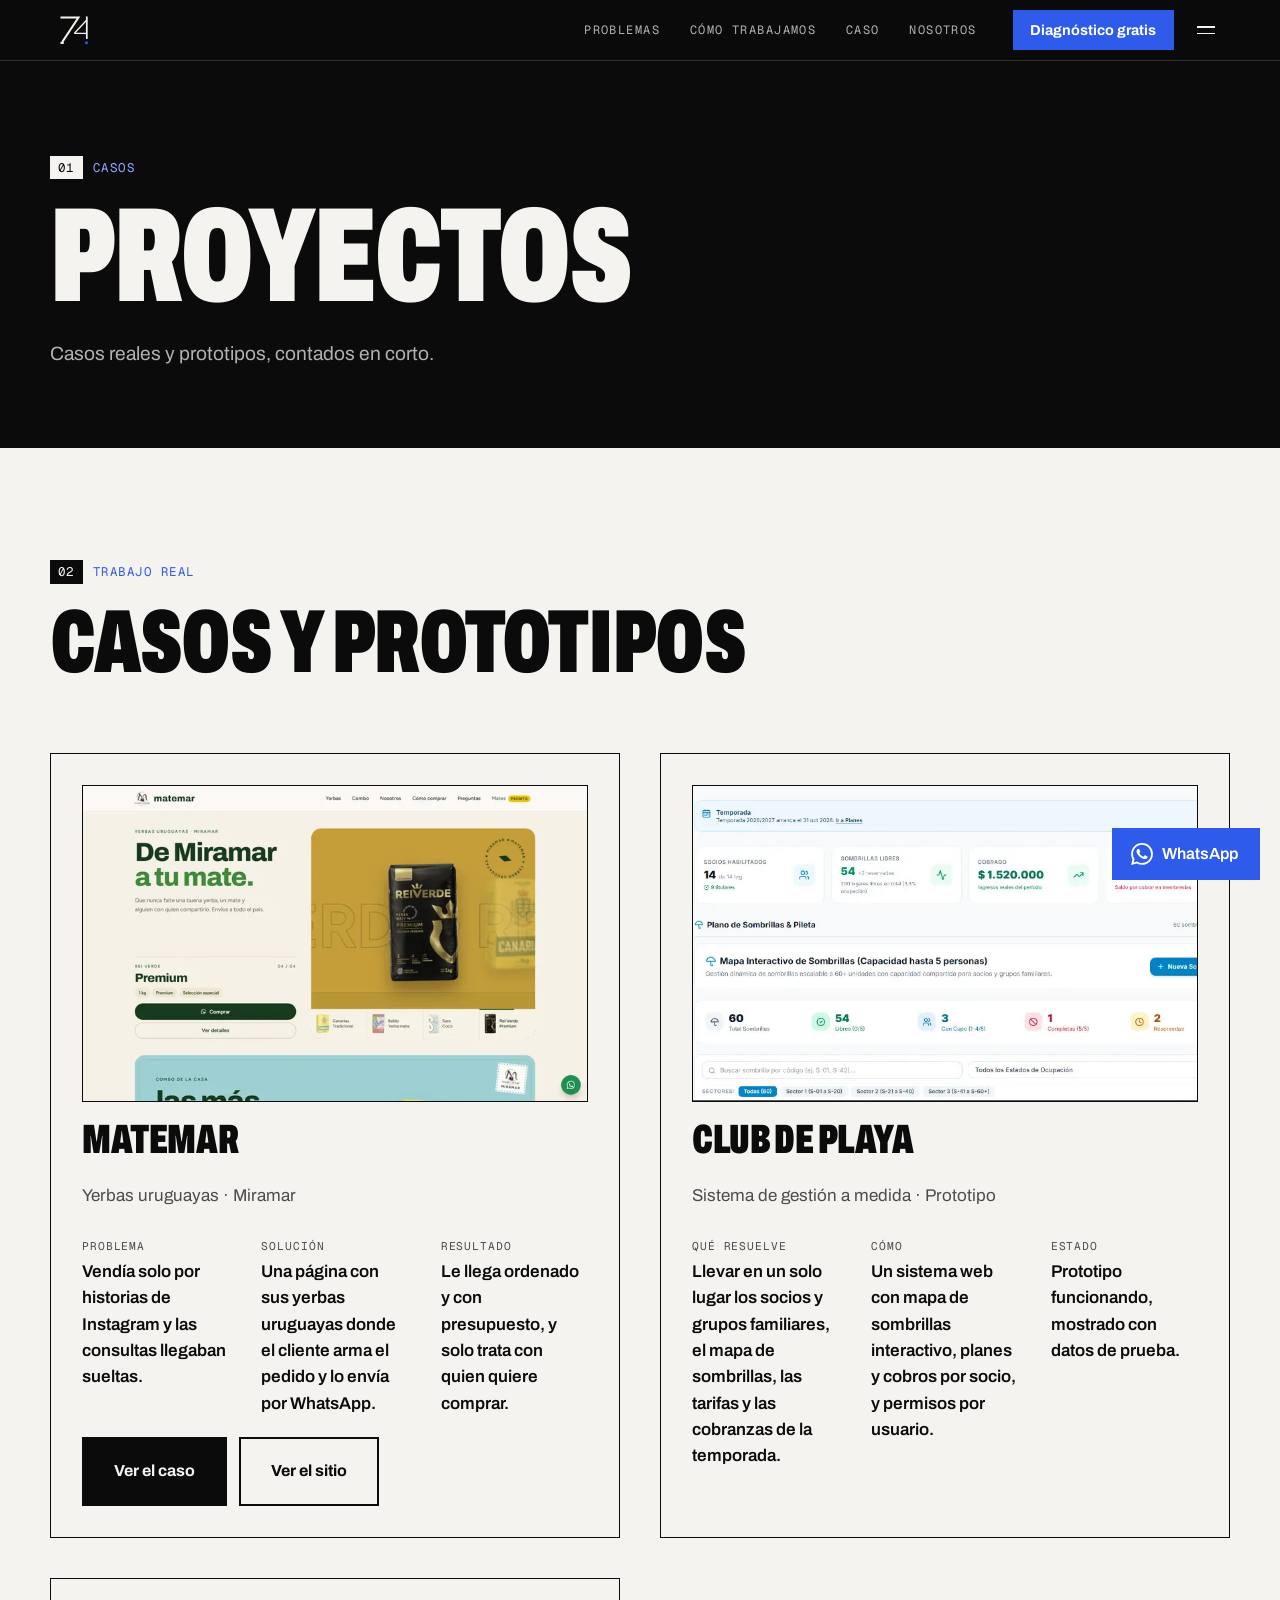
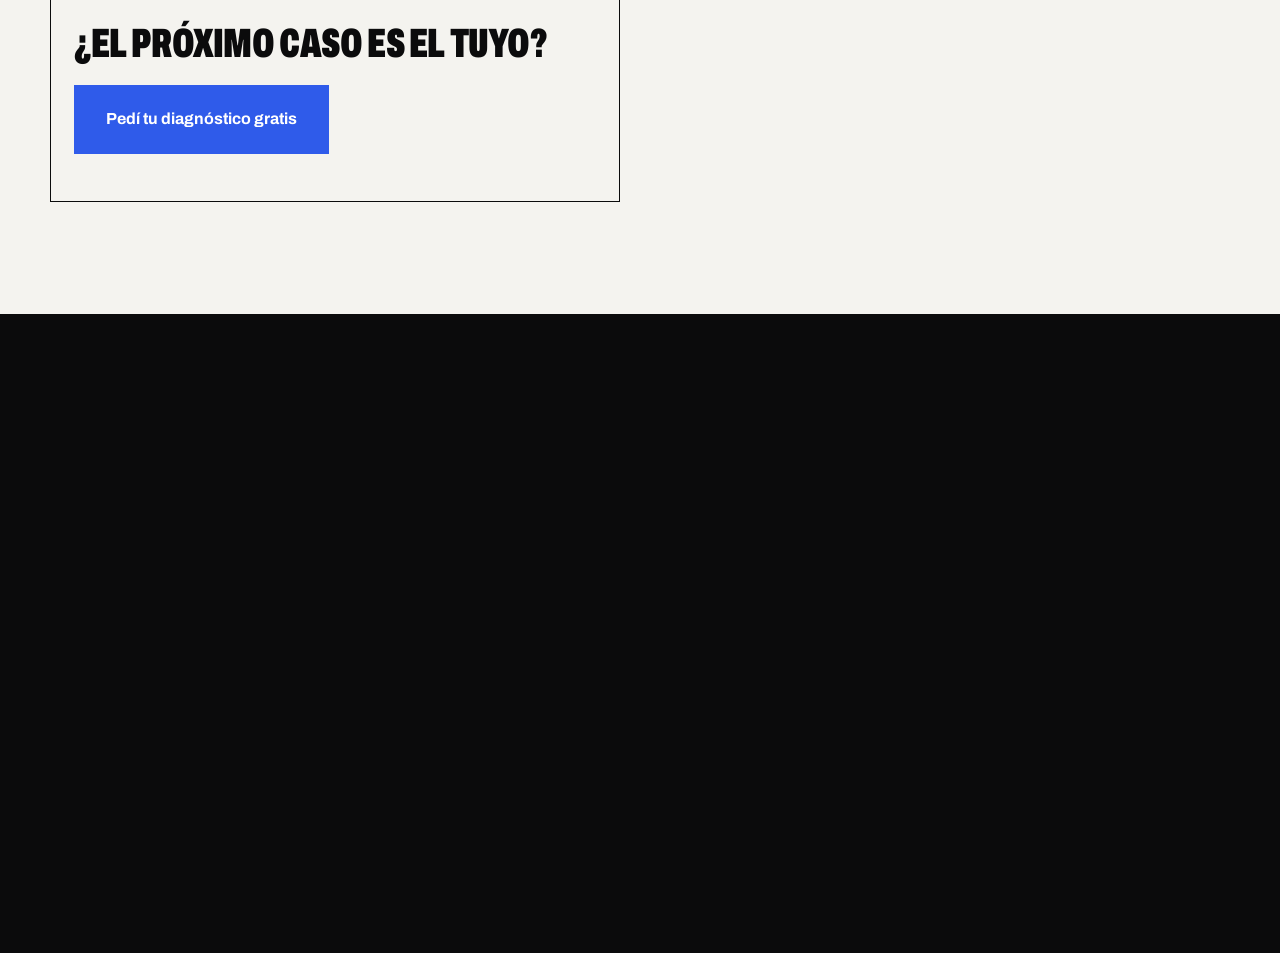
==== commit 1c16b770: "Proyectos: prototipo de sistema de gestión para un club de playa (sin el nombre del club; captura de" ====
--- a/proyectos/index.html
+++ b/proyectos/index.html
@@ -5,12 +5,12 @@
   <meta charset="UTF-8" />
   <meta name="viewport" content="width=device-width, initial-scale=1.0" />
   <title>Proyectos · studio74dev</title>
-  <meta name="description" content="Trabajos reales de studio74dev para comercios de la Costa Atlántica: problema, solución y resultado de cada caso." />
+  <meta name="description" content="Casos reales y prototipos de studio74dev en la Costa Atlántica: qué resuelve cada uno, cómo y en qué estado está." />
   <meta name="robots" content="index, follow, max-image-preview:large" />
   <link rel="canonical" href="https://studio74dev.com.ar/proyectos/" />
   <meta property="og:site_name" content="studio74dev" />
   <meta property="og:title" content="Proyectos · studio74dev" />
-  <meta property="og:description" content="Trabajos reales de studio74dev para comercios de la Costa Atlántica: problema, solución y resultado de cada caso." />
+  <meta property="og:description" content="Casos reales y prototipos de studio74dev en la Costa Atlántica: qué resuelve cada uno, cómo y en qué estado está." />
   <meta property="og:type" content="website" />
   <meta property="og:locale" content="es_AR" />
   <meta property="og:url" content="https://studio74dev.com.ar/proyectos/" />
@@ -21,7 +21,7 @@
   <meta property="og:image:alt" content="studio74dev: software y presencia digital para comercios de la costa" />
   <meta name="twitter:card" content="summary_large_image" />
   <meta name="twitter:title" content="Proyectos · studio74dev" />
-  <meta name="twitter:description" content="Trabajos reales de studio74dev para comercios de la Costa Atlántica: problema, solución y resultado de cada caso." />
+  <meta name="twitter:description" content="Casos reales y prototipos de studio74dev en la Costa Atlántica: qué resuelve cada uno, cómo y en qué estado está." />
   <meta name="twitter:image" content="https://studio74dev.com.ar/assets/og.png?v=6" />
   <meta name="theme-color" content="#0B0B0C" />
   <meta name="author" content="studio74dev" />
@@ -35,7 +35,7 @@
   <link rel="preload" as="image" href="/assets/img/casos/matemar/matemar-inicio-720.webp" imagesrcset="/assets/img/casos/matemar/matemar-inicio-720.webp 720w, /assets/img/casos/matemar/matemar-inicio-1440.webp 1440w" imagesizes="(min-width: 760px) 600px, calc(100vw - 56px)" fetchpriority="high" />
   <link rel="preload" href="/assets/fonts/archivo-latin.woff2" as="font" type="font/woff2" crossorigin />
 
-  <link rel="stylesheet" href="/css/styles.css?v=57" />
+  <link rel="stylesheet" href="/css/styles.css?v=63" />
   <!-- Clases del <head>, antes del primer pintado para que no parpadee.
        "js": hay JavaScript. "mov": además se pueden usar las animaciones (sin reduced-motion).
        Sin estas clases la página se ve completa y quieta. -->
@@ -139,7 +139,7 @@
         <div class="cabeza">
           <p class="rotulo"><span class="rotulo__n">01</span>Casos</p>
           <h1 id="proyectos-title" class="titulo cond">Proyectos</h1>
-          <p class="bajada">Casos reales, contados en corto.</p>
+          <p class="bajada">Casos reales y prototipos, contados en corto.</p>
         </div>
       </div>
     </section>
@@ -149,7 +149,7 @@
       <div class="contenedor">
         <div class="cabeza">
           <p class="rotulo" data-revelar><span class="rotulo__n">02</span>Trabajo real</p>
-          <h2 id="proyectos-lista-title" class="titulo cond" data-revelar="titulo"><span class="linea"><span style="--i:0">Casos reales</span></span></h2>
+          <h2 id="proyectos-lista-title" class="titulo cond" data-revelar="titulo"><span class="linea"><span style="--i:0">Casos y prototipos</span></span></h2>
         </div>
 
         <ul class="proyectos">
@@ -172,6 +172,25 @@
                 <a class="btn btn--tinta" href="/proyectos/matemar/">Ver el caso</a>
                 <a class="btn btn--borde" href="https://matemar.pages.dev" target="_blank" rel="noopener noreferrer" aria-label="Ver el sitio de Matemar (se abre en una pestaña nueva)">Ver el sitio</a>
               </div>
+            </article>
+          </li>
+          <li>
+            <!-- Prototipo de Mariano. Sin el nombre del club (decisión del 26/11/2026): la captura se recortó
+                 para sacar la barra lateral con el nombre, el logo y el mail de quien opera; los datos son de prueba. -->
+            <article class="proyecto" data-revelar>
+              <div class="dispositivo dispositivo--note">
+                <div class="ventana">
+                  <img src="/assets/img/casos/club-playa/club-playa-panel-752.webp" width="752" height="470" loading="lazy" decoding="async" alt="Panel del sistema con socios habilitados, sombrillas libres, lo cobrado y lo pendiente de la temporada">
+                </div>
+                <span class="dispositivo__base" aria-hidden="true"></span>
+              </div>
+              <h3 class="caso__nombre cond">Club de playa</h3>
+              <p class="caso__rubro">Sistema de gestión a medida · Prototipo</p>
+              <dl class="datos">
+                <div class="dato"><dt>Qué resuelve</dt><dd>Llevar en un solo lugar los socios y grupos familiares, el mapa de sombrillas, las tarifas y las cobranzas de la temporada.</dd></div>
+                <div class="dato"><dt>Cómo</dt><dd>Un sistema web con mapa de sombrillas interactivo, planes y cobros por socio, y permisos por usuario.</dd></div>
+                <div class="dato"><dt>Estado</dt><dd>Prototipo funcionando, mostrado con datos de prueba.</dd></div>
+              </dl>
             </article>
           </li>
           <li>
@@ -215,7 +234,7 @@
 
   <!-- Lenis 1.3.29 (MIT, darkroom.engineering): scroll suave con la rueda; local, ver assets/vendor/LICENSE-lenis.txt -->
   <script src="/assets/vendor/lenis.min.js?v=1" defer></script>
-  <script src="/js/main.js?v=57" defer></script>
+  <script src="/js/main.js?v=63" defer></script>
   <script>
     document.getElementById('year').textContent = new Date().getFullYear();
   </script>
--- a/css/styles.css
+++ b/css/styles.css
@@ -3889,7 +3889,7 @@
     aspect-ratio: auto;
     object-fit: cover;
     border-radius: 0;
-    object-position: center 22%;
+    object-position: center 45%;
   }
 
   .como__foto.foto--pendiente p {
